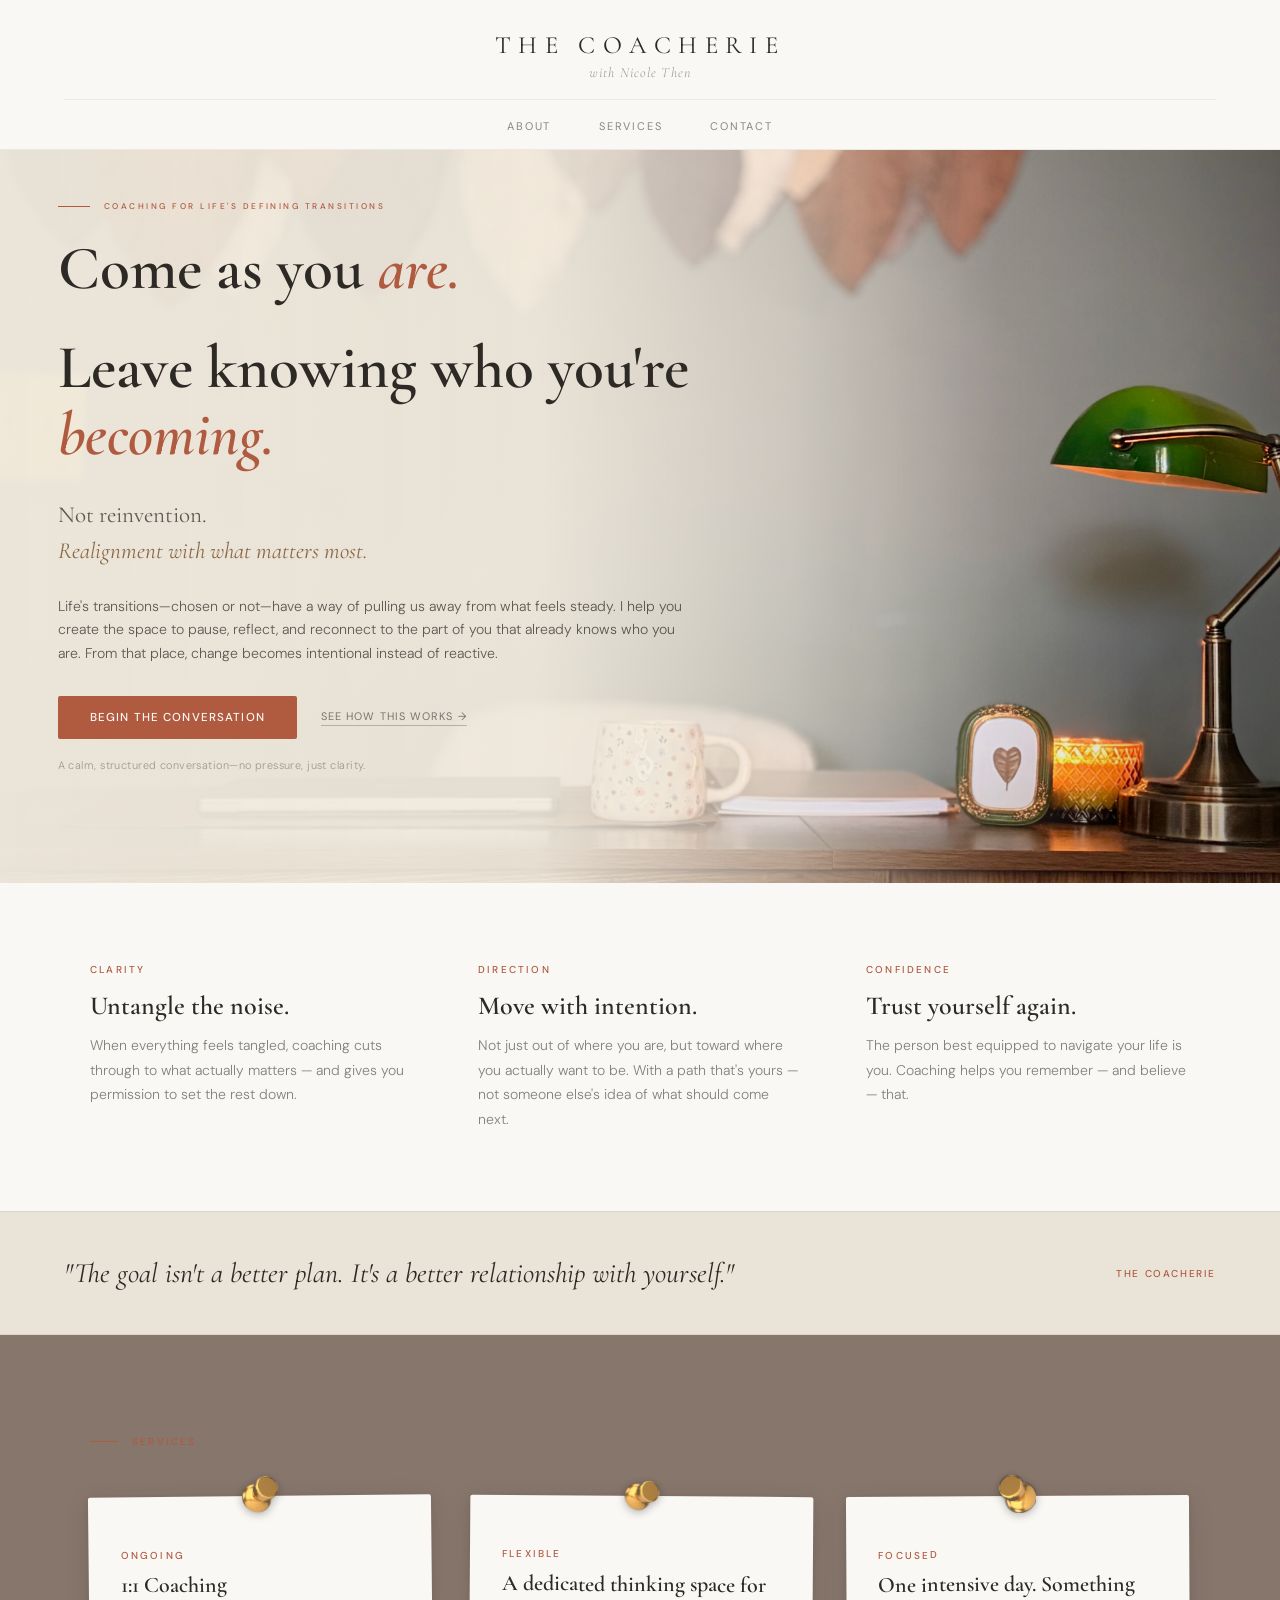
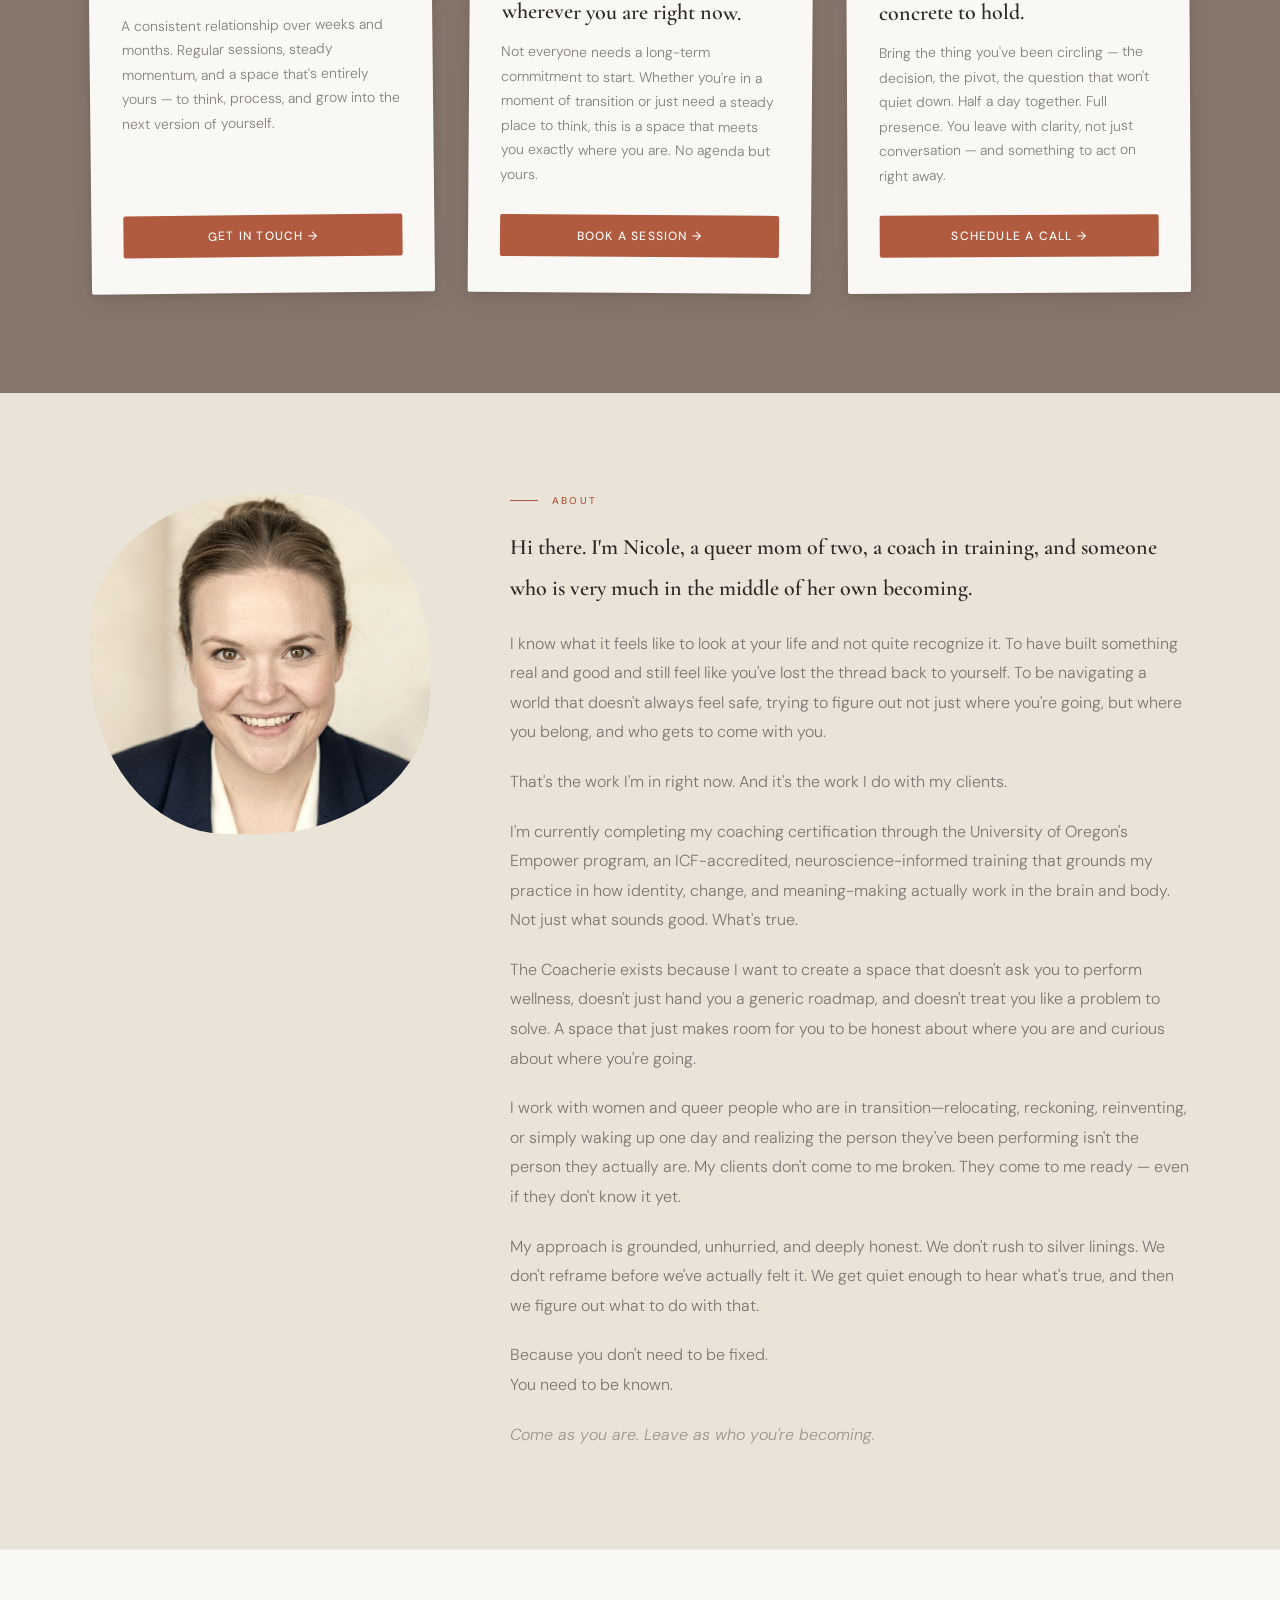
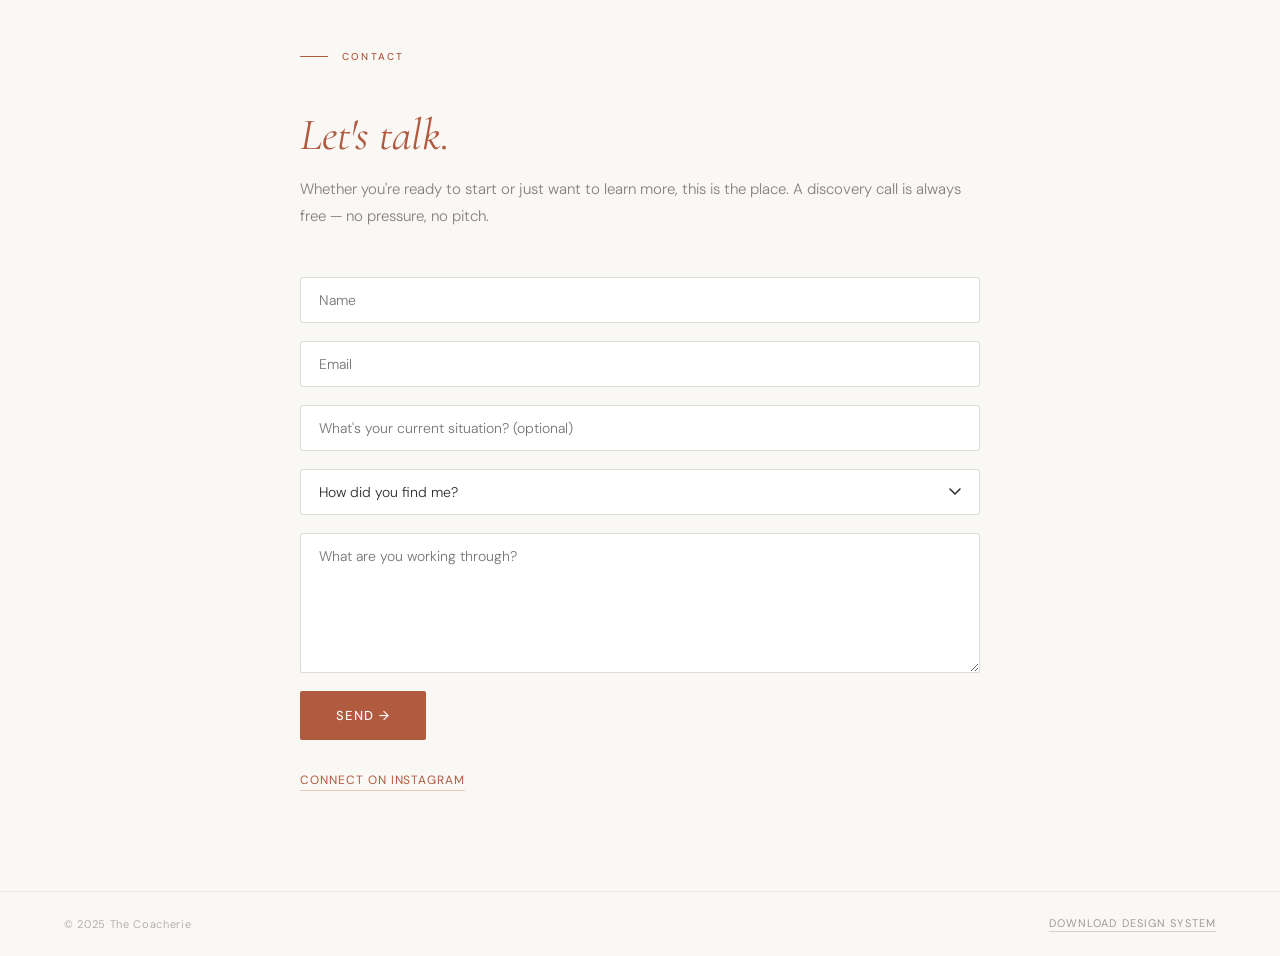
==== index.html @ 1e0ef65a "Add footer with design system download link https://claude.ai/code/session_017pAhCkysw93ndjcxWrHVUK" ====
<!DOCTYPE html>
<html lang="en">
<head>
<meta charset="UTF-8">
<meta name="viewport" content="width=device-width, initial-scale=1.0">
<title>The Coacherie | Nicole Then</title>
<meta property="og:title" content="The Coacherie">
<meta property="og:description" content="Personal coaching for life's defining moments. Work with Nicole Then.">
<meta property="og:type" content="website">
<meta property="og:image" content="https://jj-monet.github.io/coacherie/Images/hero-tree-V4.png">
<link rel="icon" type="image/png" href="Images/nkt_orange.png">
<link rel="preconnect" href="https://fonts.googleapis.com">
<link rel="preconnect" href="https://fonts.gstatic.com" crossorigin>
<link href="https://fonts.googleapis.com/css2?family=Cormorant+Garamond:ital,wght@0,300;0,400;0,600;1,300;1,400;1,600&family=DM+Sans:opsz,wght@9..40,300;9..40,400;9..40,500&display=swap" rel="stylesheet">
<style>
  *, *::before, *::after { box-sizing: border-box; margin: 0; padding: 0; }
  :root {
    --cream:        #EDE8DF;
    --stone:        #D8D0C4;
    --sienna:       #B05A40;
    --honey:        #8C6845;
    --walnut:       #8C7B72;
    --linen:        #EAE3D8;
    --charcoal:     #2D2A26;
    --white:        #FAF8F4;
    --text-body:    rgba(45,42,38,0.75);
    --text-mid:     rgba(45,42,38,0.58);
  }
  body { font-family: 'DM Sans', sans-serif; font-weight: 300; background: var(--white); color: var(--charcoal); overflow-x: hidden; }


  /* ── NAV ── */
  nav { position: relative; background: var(--white); display: flex; flex-direction: column; align-items: center; padding: 30px 64px 0; border-bottom: 1px solid rgba(45,42,38,0.08); z-index: 100; }
  .nav-brand { display: flex; flex-direction: column; align-items: center; margin-bottom: 18px; }
  .nav-logo { font-family: 'Cormorant Garamond', serif; font-size: 1.55rem; font-weight: 400; letter-spacing: 0.30em; text-transform: uppercase; color: var(--charcoal); text-decoration: none; transition: opacity 0.2s; }
  .nav-logo:hover { opacity: 0.60; }
  .nav-tagline { font-family: 'Cormorant Garamond', serif; font-style: italic; font-size: 14px; font-weight: 300; letter-spacing: 0.08em; color: rgba(45,42,38,0.48); margin-top: 4px; }
  .nav-links { display: flex; gap: 48px; list-style: none; padding: 14px 0; border-top: 1px solid rgba(45,42,38,0.07); width: 100%; justify-content: center; }
  .nav-links a { font-size: 11px; font-weight: 400; letter-spacing: 0.16em; text-transform: uppercase; color: rgba(45,42,38,0.55); text-decoration: none; transition: color 0.2s; }
  .nav-links a:hover { color: var(--charcoal); }

  /* ── HERO ── */
  .hero { position: relative; overflow: hidden; background: var(--cream); aspect-ratio: 4095 / 2345; min-height: 520px; }
  .hero-bg-img { position: absolute; inset: 0; width: 100%; height: 100%; object-fit: cover; z-index: 1; transform: translateZ(0); }
  .hero-overlay { position: absolute; inset: 0; z-index: 2; pointer-events: none;
    background: linear-gradient(to right,
      rgba(240,234,222,0.96) 0%,
      rgba(240,234,222,0.92) 42%,
      rgba(240,234,222,0.58) 62%,
      rgba(240,234,222,0.10) 78%,
      transparent 88%); }
  .hero-left { padding: clamp(32px, 4vw, 56px) 0 clamp(32px, 4vw, 56px) clamp(28px, 4.5vw, 64px); position: relative; z-index: 3; display: flex; flex-direction: column; justify-content: center; max-width: 820px; }

  /* Eyebrow — line to the left of text */
  .eyebrow { display: flex; align-items: center; gap: 14px; font-size: clamp(7px, 0.65vw, 9.5px); font-weight: 500; letter-spacing: 0.30em; text-transform: uppercase; color: var(--sienna); margin-bottom: clamp(12px, 1.8vw, 26px); }
  .eyebrow::before { content: ''; display: block; width: 32px; height: 1.5px; background: var(--sienna); flex-shrink: 0; }

  .hero-headline { font-family: 'Cormorant Garamond', serif; font-size: clamp(28px, 4.8vw, 64px); font-weight: 600; line-height: 1.1; color: var(--charcoal); margin-bottom: clamp(16px, 2.3vw, 32px); max-width: 760px; }
  .hero-headline span { display: block; }
  .hero-headline span + span { margin-top: 0.5em; }
  .hero-headline em { font-style: italic; color: var(--sienna); font-weight: 600; }
  .hero-subhead { font-family: 'Cormorant Garamond', serif; font-size: clamp(13px, 1.8vw, 24px); font-weight: 400; line-height: 1.55; color: var(--text-body); margin-bottom: clamp(12px, 2vw, 30px); }
  .hero-subhead em { font-style: italic; color: var(--honey); display: block; }
  .hero-body { font-size: clamp(11px, 1.1vw, 15.5px); font-weight: 300; line-height: 1.65; color: var(--text-body); max-width: 640px; margin-bottom: clamp(14px, 2.4vw, 34px); }

  .cta-group { display: flex; align-items: center; gap: 24px; flex-wrap: wrap; margin-bottom: clamp(8px, 1.5vw, 22px); }
  .hero-reassurance { font-size: clamp(9px, 0.85vw, 12px); font-weight: 300; letter-spacing: 0.04em; color: rgba(45,42,38,0.40); }
  .btn-primary { background: var(--sienna); color: var(--white); font-family: 'DM Sans', sans-serif; font-size: clamp(10px, 0.9vw, 13px); font-weight: 500; letter-spacing: 0.1em; text-transform: uppercase; padding: clamp(10px, 1.1vw, 16px) clamp(20px, 2.5vw, 36px); border: none; border-radius: 2px; cursor: pointer; text-decoration: none; display: inline-block; transition: background 0.2s, transform 0.15s; }
  .btn-primary:hover { background: #944830; transform: translateY(-1px); }
  .btn-secondary { color: rgba(45,42,38,0.60); font-size: clamp(10px, 0.85vw, 12px); font-weight: 400; letter-spacing: 0.1em; text-transform: uppercase; text-decoration: none; border-bottom: 1px solid rgba(45,42,38,0.28); padding-bottom: 2px; transition: color 0.2s, border-color 0.2s; }
  .btn-secondary:hover { color: var(--charcoal); border-color: rgba(45,42,38,0.60); }

  /* ── Animations ── */
  @keyframes fadeUp { from { opacity: 0; transform: translateY(18px); } to { opacity: 1; transform: translateY(0); } }
  @keyframes fadeIn { from { opacity: 0; } to { opacity: 1; } }
  .eyebrow { animation: fadeUp 0.6s ease both; }
  .hero-headline { animation: fadeUp 0.7s 0.1s ease both; }
  .hero-subhead { animation: fadeUp 0.7s 0.2s ease both; }
  .hero-body { animation: fadeUp 0.7s 0.3s ease both; }
  .cta-group { animation: fadeUp 0.7s 0.4s ease both; }
  .hero-overlay { animation: fadeIn 1.4s 0.1s ease both; }

  /* ── BELOW FOLD ── */
  .below-fold { background: var(--white); padding: 80px 64px; }
  .below-fold-inner { max-width: 1100px; margin: 0 auto; display: grid; grid-template-columns: 1fr 1fr 1fr; gap: 64px; align-items: start; }
  .proof-label { font-size: 10px; font-weight: 500; letter-spacing: 0.22em; text-transform: uppercase; color: var(--sienna); margin-bottom: 14px; }
  .proof-stat { font-family: 'Cormorant Garamond', serif; font-size: 26px; font-weight: 600; color: var(--charcoal); line-height: 1.2; margin-bottom: 12px; }
  .proof-desc { font-size: 14px; font-weight: 300; color: var(--text-mid); line-height: 1.75; }

  /* ── QUOTE STRIP ── */
  .quote-strip { background: var(--linen); border-top: 1px solid rgba(45,42,38,0.08); border-bottom: 1px solid rgba(45,42,38,0.08); padding: 40px 64px; display: flex; align-items: center; justify-content: space-between; gap: 24px; }
  .quote-strip p { font-family: 'Cormorant Garamond', serif; font-style: italic; font-size: clamp(20px, 2.2vw, 28px); font-weight: 400; color: var(--charcoal); max-width: 680px; line-height: 1.5; }
  .quote-strip span { font-size: 10px; font-weight: 500; letter-spacing: 0.16em; text-transform: uppercase; color: var(--sienna); white-space: nowrap; }

  /* ── SERVICES / CORKBOARD ── */
  .what-i-do { padding: 100px 64px; background-color: var(--walnut);
    background-image: url('Images/Cork.svg'); background-size: cover; background-position: center; position: relative; }
  .what-i-do::before { content: ''; position: absolute; inset: 0; background: rgba(90,72,58,0.10); pointer-events: none; }
  .what-i-do-inner { max-width: 1100px; margin: 0 auto; position: relative; z-index: 1; }

  .section-eyebrow { display: flex; align-items: center; gap: 14px; font-size: 10px; font-weight: 500; letter-spacing: 0.22em; text-transform: uppercase; color: var(--sienna); margin-bottom: 48px; }
  .section-eyebrow::before { content: ''; display: block; width: 28px; height: 1.5px; background: var(--sienna); flex-shrink: 0; }

  .what-i-do-grid { display: grid; grid-template-columns: 1fr 1fr 1fr; gap: 36px; align-items: stretch; }
  .wid-item { background: var(--white); border-radius: 2px; padding: 52px 32px 36px; display: flex; flex-direction: column; position: relative; overflow: visible;
    box-shadow: 0 6px 24px rgba(45,42,38,0.14), 0 2px 6px rgba(45,42,38,0.08);
    transition: box-shadow 0.2s ease; }
  .wid-item:nth-child(1) { transform: rotate(-0.6deg); }
  .wid-item:nth-child(2) { transform: rotate(0.4deg); }
  .wid-item:nth-child(3) { transform: rotate(-0.3deg); }
  .wid-item:hover { box-shadow: 0 12px 36px rgba(45,42,38,0.20), 0 4px 10px rgba(45,42,38,0.10); }

  .tack { position: absolute; top: -22px; left: 50%; transform: translateX(-50%); width: 44px; height: auto; z-index: 3; filter: drop-shadow(0 2px 4px rgba(0,0,0,0.3)); pointer-events: none; }

  .wid-item-label { font-size: 10px; font-weight: 500; letter-spacing: 0.22em; text-transform: uppercase; color: var(--sienna); margin-bottom: 10px; }
  .wid-item-title { font-family: 'Cormorant Garamond', serif; font-size: 22px; font-weight: 600; color: var(--charcoal); margin-bottom: 14px; line-height: 1.25; }
  .wid-item-desc { font-size: 14px; font-weight: 300; color: var(--text-mid); line-height: 1.75; flex: 1; }
  .wid-link { display: block; margin-top: 28px; background: var(--sienna); color: var(--white); font-family: 'DM Sans', sans-serif; font-size: 12px; font-weight: 500; letter-spacing: 0.1em; text-transform: uppercase; text-decoration: none; padding: 13px 24px; border-radius: 2px; text-align: center; transition: background 0.2s, transform 0.15s; }
  .wid-link:hover { background: #944830; transform: translateY(-1px); }

  /* ── ABOUT ── */
  .about-section { background: var(--linen); padding: 100px 64px; border-top: 1px solid rgba(45,42,38,0.06); }
  .about-inner { max-width: 1100px; margin: 0 auto; display: grid; grid-template-columns: 340px 1fr; gap: 80px; align-items: start; }
  .about-img-wrap { position: relative; }
  .about-img { width: 100%; height: auto; display: block; border-radius: 50% 40% 50% 40% / 40% 50% 40% 50%; object-fit: cover; object-position: center 15%; aspect-ratio: 1 / 1; filter: sepia(18%) saturate(88%); }
  .about-copy .section-eyebrow { margin-bottom: 20px; }
  .about-copy p { font-size: 16px; font-weight: 300; color: var(--text-mid); line-height: 1.85; margin-bottom: 20px; }
  .about-copy p:first-of-type { font-family: 'Cormorant Garamond', serif; font-size: 22px; font-weight: 600; color: var(--charcoal); font-style: normal; }
  .about-copy p:last-child { margin-bottom: 0; }
  .about-copy p em { color: rgba(45,42,38,0.42); font-style: italic; }

  /* ── CONTACT ── */
  .contact-section { background: var(--white); padding: 100px 64px; border-top: 1px solid rgba(45,42,38,0.06); }
  .contact-inner { max-width: 680px; margin: 0 auto; }
  .contact-section h2 { font-family: 'Cormorant Garamond', serif; font-style: italic; font-size: clamp(36px, 3.5vw, 52px); font-weight: 400; color: var(--sienna); margin-bottom: 16px; line-height: 1.1; }
  .contact-lead { font-size: 15px; font-weight: 300; color: var(--text-mid); line-height: 1.75; margin-bottom: 48px; }
  .contact-form { display: flex; flex-direction: column; gap: 18px; }
  .contact-form input, .contact-form textarea { font-family: 'DM Sans', sans-serif; font-size: 14px; font-weight: 300; color: var(--charcoal); background: #fff; border: 1px solid rgba(45,42,38,0.16); border-radius: 2px; padding: 13px 18px; width: 100%; outline: none; transition: border-color 0.2s; }
  .contact-form input:focus, .contact-form textarea:focus { border-color: var(--sienna); }
  .contact-form textarea { resize: vertical; min-height: 140px; }
  .contact-form select { font-family: 'DM Sans', sans-serif; font-size: 14px; font-weight: 300; color: var(--charcoal); background: #fff; border: 1px solid rgba(45,42,38,0.16); border-radius: 2px; padding: 13px 18px; width: 100%; outline: none; transition: border-color 0.2s; appearance: none; background-image: url("data:image/svg+xml,%3Csvg xmlns='http://www.w3.org/2000/svg' width='12' height='8' viewBox='0 0 12 8'%3E%3Cpath d='M1 1l5 5 5-5' stroke='%232D2A26' stroke-width='1.5' fill='none' stroke-linecap='round'/%3E%3C/svg%3E"); background-repeat: no-repeat; background-position: right 18px center; }
  .contact-form select:focus { border-color: var(--sienna); }
  .contact-form select option[value=""] { color: #aaa; }
  .btn-sienna { background: var(--sienna); color: var(--white); font-family: 'DM Sans', sans-serif; font-size: 13px; font-weight: 500; letter-spacing: 0.1em; text-transform: uppercase; padding: 16px 36px; border: none; border-radius: 2px; cursor: pointer; transition: background 0.2s, transform 0.15s; align-self: flex-start; }
  .btn-sienna:hover { background: #944830; transform: translateY(-1px); }
  .contact-social { display: inline-block; margin-top: 32px; font-size: 12px; font-weight: 400; letter-spacing: 0.08em; text-transform: uppercase; color: var(--sienna); text-decoration: none; border-bottom: 1px solid rgba(176,90,64,0.30); padding-bottom: 2px; transition: opacity 0.2s; }
  .contact-social:hover { opacity: 0.72; }

  /* ── FOOTER ── */
  footer { background: var(--white); border-top: 1px solid rgba(45,42,38,0.08); padding: 24px 64px; display: flex; justify-content: space-between; align-items: center; }
  .footer-copy { font-size: 11px; font-weight: 300; color: rgba(45,42,38,0.40); letter-spacing: 0.06em; }
  .footer-link { font-size: 11px; font-weight: 400; letter-spacing: 0.10em; text-transform: uppercase; color: rgba(45,42,38,0.45); text-decoration: none; border-bottom: 1px solid rgba(45,42,38,0.18); padding-bottom: 1px; transition: color 0.2s; }
  .footer-link:hover { color: var(--charcoal); }
  @media (max-width: 900px) {
    nav { padding: 20px 28px 0; }
    .nav-links { display: none; }
    .hero { aspect-ratio: unset; min-height: 480px; }
    .hero-left { padding: 36px 28px 48px; max-width: 100%; }
    .hero-overlay { background: linear-gradient(to bottom, rgba(240,234,222,0.97) 0%, rgba(240,234,222,0.93) 55%, rgba(240,234,222,0.65) 100%); }
    .below-fold { padding: 60px 28px; }
    .below-fold-inner { grid-template-columns: 1fr; gap: 40px; }
    .quote-strip { padding: 32px 28px; flex-direction: column; align-items: flex-start; gap: 16px; }
    .what-i-do { padding: 60px 28px; }
    .what-i-do-grid { grid-template-columns: 1fr; gap: 44px; }
    .about-section { padding: 60px 28px; }
    .about-inner { grid-template-columns: 1fr; gap: 40px; }
    .about-img { max-width: 280px; border-radius: 50%; }
    .contact-section { padding: 60px 28px; }
  }
</style>
</head>
<body>

<!-- ═══════════ NAV ═══════════ -->
<nav>
  <div class="nav-brand">
    <a href="#top" class="nav-logo">The Coacherie</a>
    <span class="nav-tagline">with Nicole Then</span>
  </div>
  <ul class="nav-links">
    <li><a href="#about">About</a></li>
    <li><a href="#services">Services</a></li>
    <li><a href="#contact">Contact</a></li>
  </ul>
</nav>

<!-- ═══════════ HERO ═══════════ -->
<section class="hero" id="top">
  <img class="hero-bg-img" src="Images/desk2.jpeg" alt="">
  <div class="hero-overlay"></div>
  <div class="hero-left">
    <span class="eyebrow">Coaching for life's defining transitions</span>
    <h1 class="hero-headline">
      <span>Come as you <em>are.</em></span>
      <span>Leave knowing who you're <em>becoming.</em></span>
    </h1>
    <div class="hero-subhead">Not reinvention.<em>Realignment with what matters most.</em></div>
    <p class="hero-body">Life's transitions—chosen or not—have a way of pulling us away from what feels steady. I help you create the space to pause, reflect, and reconnect to the part of you that already knows who you are. From that place, change becomes intentional instead of reactive.</p>
    <div class="cta-group">
      <a href="#contact" class="btn-primary">Begin the Conversation</a>
      <a href="#services" class="btn-secondary">See How This Works &rarr;</a>
    </div>
    <p class="hero-reassurance">A calm, structured conversation—no pressure, just clarity.</p>
  </div>
</section>

<!-- ═══════════ BELOW FOLD ═══════════ -->
<section class="below-fold">
  <div class="below-fold-inner">
    <div>
      <div class="proof-label">Clarity</div>
      <div class="proof-stat">Untangle the noise.</div>
      <p class="proof-desc">When everything feels tangled, coaching cuts through to what actually matters — and gives you permission to set the rest down.</p>
    </div>
    <div>
      <div class="proof-label">Direction</div>
      <div class="proof-stat">Move with intention.</div>
      <p class="proof-desc">Not just out of where you are, but toward where you actually want to be. With a path that's yours — not someone else's idea of what should come next.</p>
    </div>
    <div>
      <div class="proof-label">Confidence</div>
      <div class="proof-stat">Trust yourself again.</div>
      <p class="proof-desc">The person best equipped to navigate your life is you. Coaching helps you remember — and believe — that.</p>
    </div>
  </div>
</section>

<!-- ═══════════ QUOTE STRIP ═══════════ -->
<div class="quote-strip">
  <p>"The goal isn't a better plan. It's a better relationship with yourself."</p>
  <span>The Coacherie</span>
</div>

<!-- ═══════════ SERVICES / CORKBOARD ═══════════ -->
<section class="what-i-do" id="services">
  <div class="what-i-do-inner">
    <div class="section-eyebrow">Services</div>
    <div class="what-i-do-grid">

      <div class="wid-item">
        <img class="tack" src="Images/Tack1.png" alt="">
        <div class="wid-item-label">Ongoing</div>
        <div class="wid-item-title">1:1 Coaching</div>
        <p class="wid-item-desc">A consistent relationship over weeks and months. Regular sessions, steady momentum, and a space that's entirely yours — to think, process, and grow into the next version of yourself.</p>
        <a href="#contact" class="wid-link">Get in Touch &rarr;</a>
      </div>

      <div class="wid-item">
        <img class="tack" src="Images/Tack2.png" alt="">
        <div class="wid-item-label">Flexible</div>
        <div class="wid-item-title">A dedicated thinking space for wherever you are right now.</div>
        <p class="wid-item-desc">Not everyone needs a long-term commitment to start. Whether you're in a moment of transition or just need a steady place to think, this is a space that meets you exactly where you are. No agenda but yours.</p>
        <a href="#contact" class="wid-link">Book a Session &rarr;</a>
      </div>

      <div class="wid-item">
        <img class="tack" src="Images/Tack3.svg" alt="">
        <div class="wid-item-label">Focused</div>
        <div class="wid-item-title">One intensive day. Something concrete to hold.</div>
        <p class="wid-item-desc">Bring the thing you've been circling — the decision, the pivot, the question that won't quiet down. Half a day together. Full presence. You leave with clarity, not just conversation — and something to act on right away.</p>
        <a href="#contact" class="wid-link">Schedule a Call &rarr;</a>
      </div>

    </div>
  </div>
</section>

<!-- ═══════════ ABOUT ═══════════ -->
<section class="about-section" id="about">
  <div class="about-inner">
    <div class="about-img-wrap">
      <img class="about-img" src="Images/nicole.png" alt="Nicole Then">
    </div>
    <div class="about-copy">
      <div class="section-eyebrow">About</div>
      <p>Hi there. I'm Nicole, a queer mom of two, a coach in training, and someone who is very much in the middle of her own becoming.</p>
      <p>I know what it feels like to look at your life and not quite recognize it. To have built something real and good and still feel like you've lost the thread back to yourself. To be navigating a world that doesn't always feel safe, trying to figure out not just where you're going, but where you belong, and who gets to come with you.</p>
      <p>That's the work I'm in right now. And it's the work I do with my clients.</p>
      <p>I'm currently completing my coaching certification through the University of Oregon's Empower program, an ICF-accredited, neuroscience-informed training that grounds my practice in how identity, change, and meaning-making actually work in the brain and body. Not just what sounds good. What's true.</p>
      <p>The Coacherie exists because I want to create a space that doesn't ask you to perform wellness, doesn't just hand you a generic roadmap, and doesn't treat you like a problem to solve. A space that just makes room for you to be honest about where you are and curious about where you're going.</p>
      <p>I work with women and queer people who are in transition—relocating, reckoning, reinventing, or simply waking up one day and realizing the person they've been performing isn't the person they actually are. My clients don't come to me broken. They come to me ready — even if they don't know it yet.</p>
      <p>My approach is grounded, unhurried, and deeply honest. We don't rush to silver linings. We don't reframe before we've actually felt it. We get quiet enough to hear what's true, and then we figure out what to do with that.</p>
      <p>Because you don't need to be fixed.<br>You need to be known.</p>
      <p><em>Come as you are. Leave as who you're becoming.</em></p>
    </div>
  </div>
</section>

<!-- ═══════════ CONTACT ═══════════ -->
<section class="contact-section" id="contact">
  <div class="contact-inner">
    <div class="section-eyebrow">Contact</div>
    <h2>Let's talk.</h2>
    <p class="contact-lead">Whether you're ready to start or just want to learn more, this is the place. A discovery call is always free — no pressure, no pitch.</p>
    <form class="contact-form" action="https://formspree.io/f/xdapllwd" method="POST">
      <input type="text" name="name" placeholder="Name" required>
      <input type="email" name="email" placeholder="Email" required>
      <input type="text" name="situation" placeholder="What's your current situation? (optional)">
      <select name="how_found">
        <option value="" disabled selected>How did you find me?</option>
        <option value="referral">Referral</option>
        <option value="instagram">Instagram</option>
        <option value="linkedin">LinkedIn</option>
        <option value="search">Online search</option>
        <option value="other">Other</option>
      </select>
      <textarea name="message" placeholder="What are you working through?" required></textarea>
      <button type="submit" class="btn-sienna">Send &rarr;</button>
    </form>
    <a href="https://www.instagram.com/" class="contact-social" target="_blank" rel="noopener">Connect on Instagram</a>
  </div>
</section>

<footer>
  <span class="footer-copy">&copy; 2025 The Coacherie</span>
  <a href="design-system.md" download="coacherie-design-system.md" class="footer-link">Download Design System</a>
</footer>

</body>
</html>
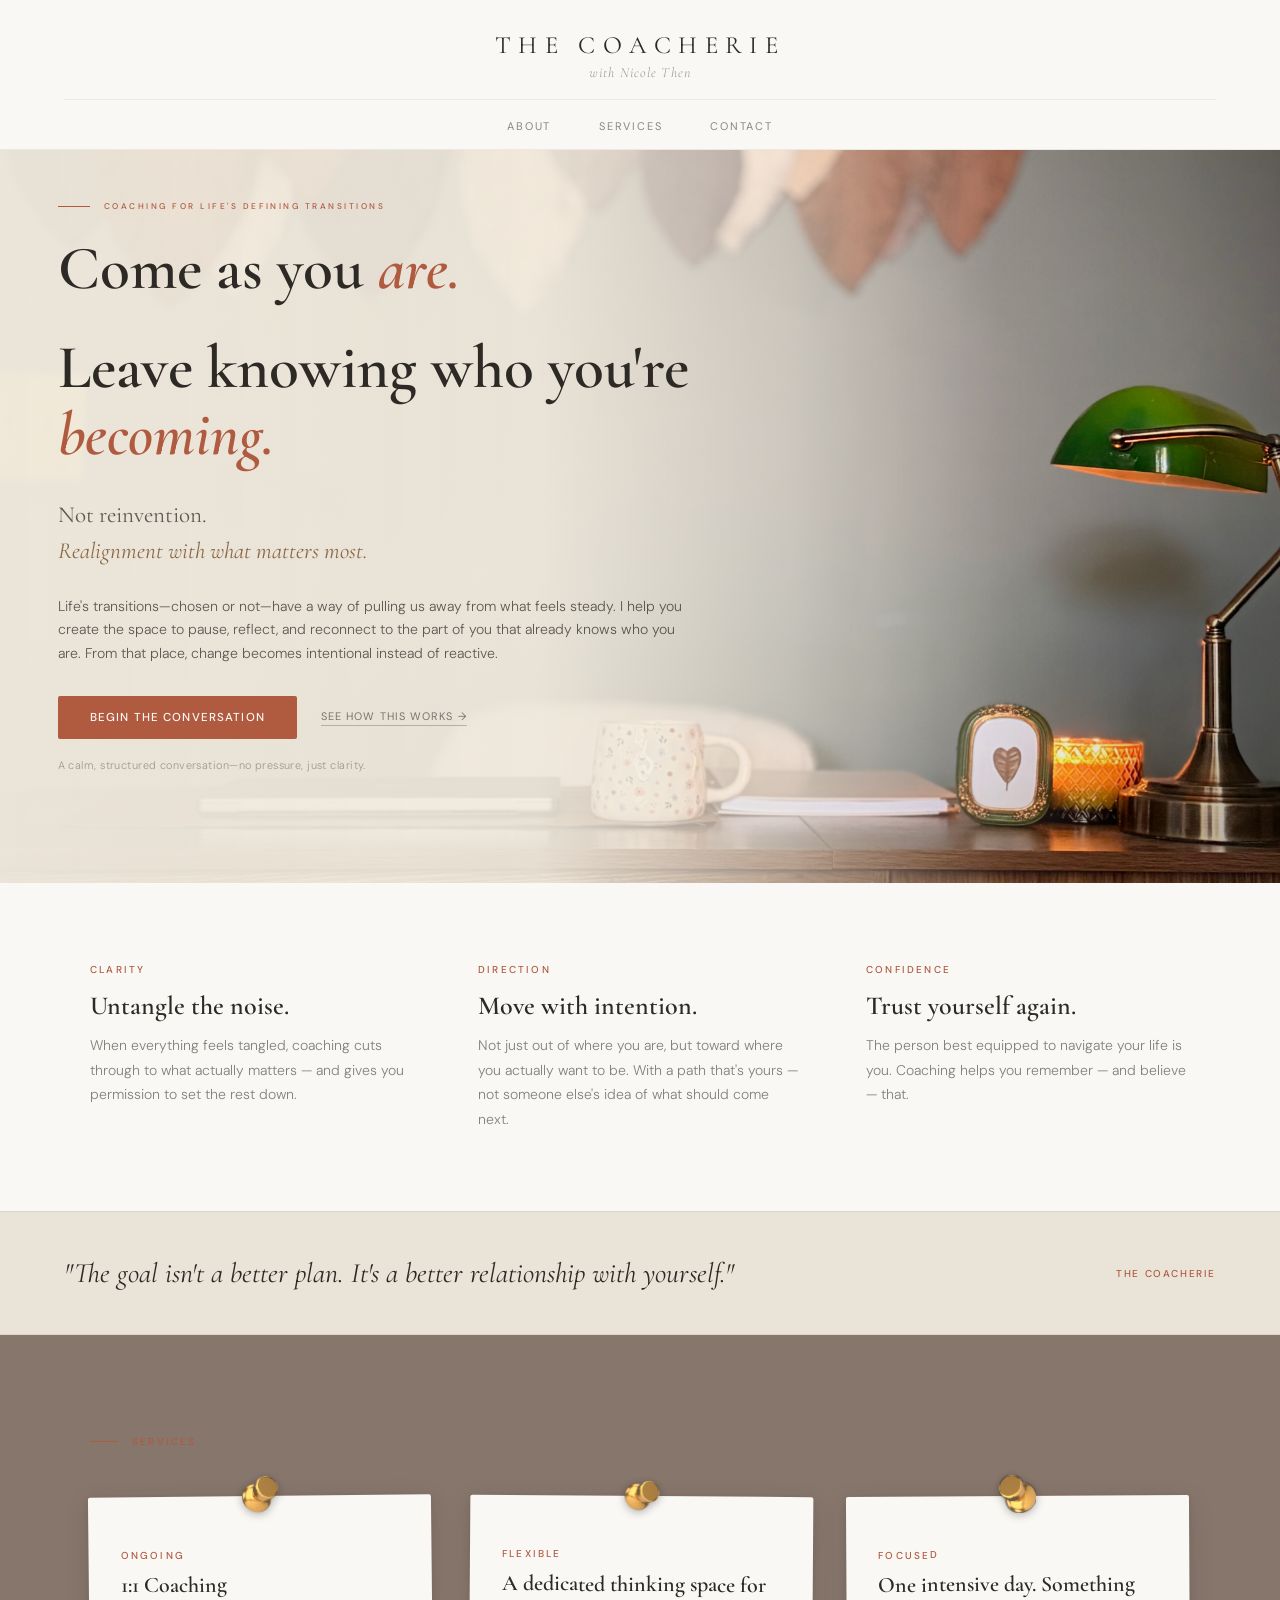
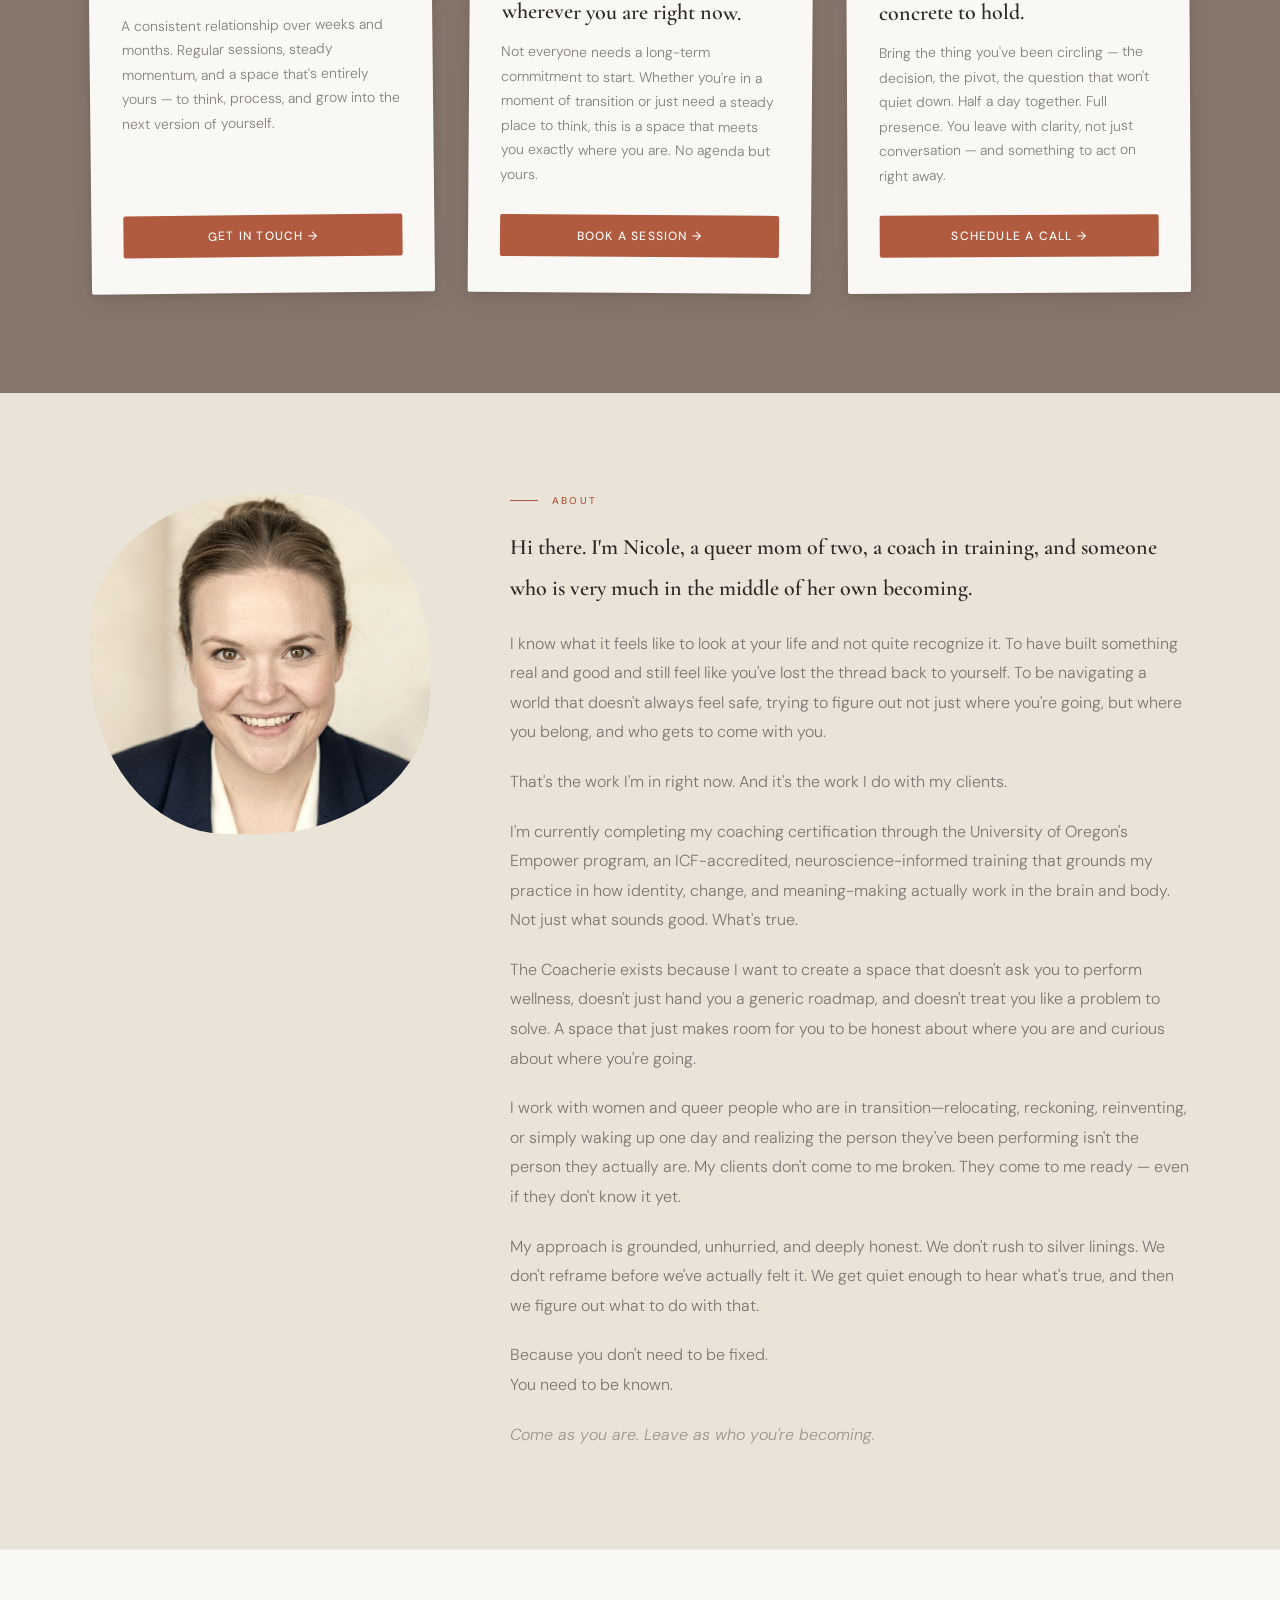
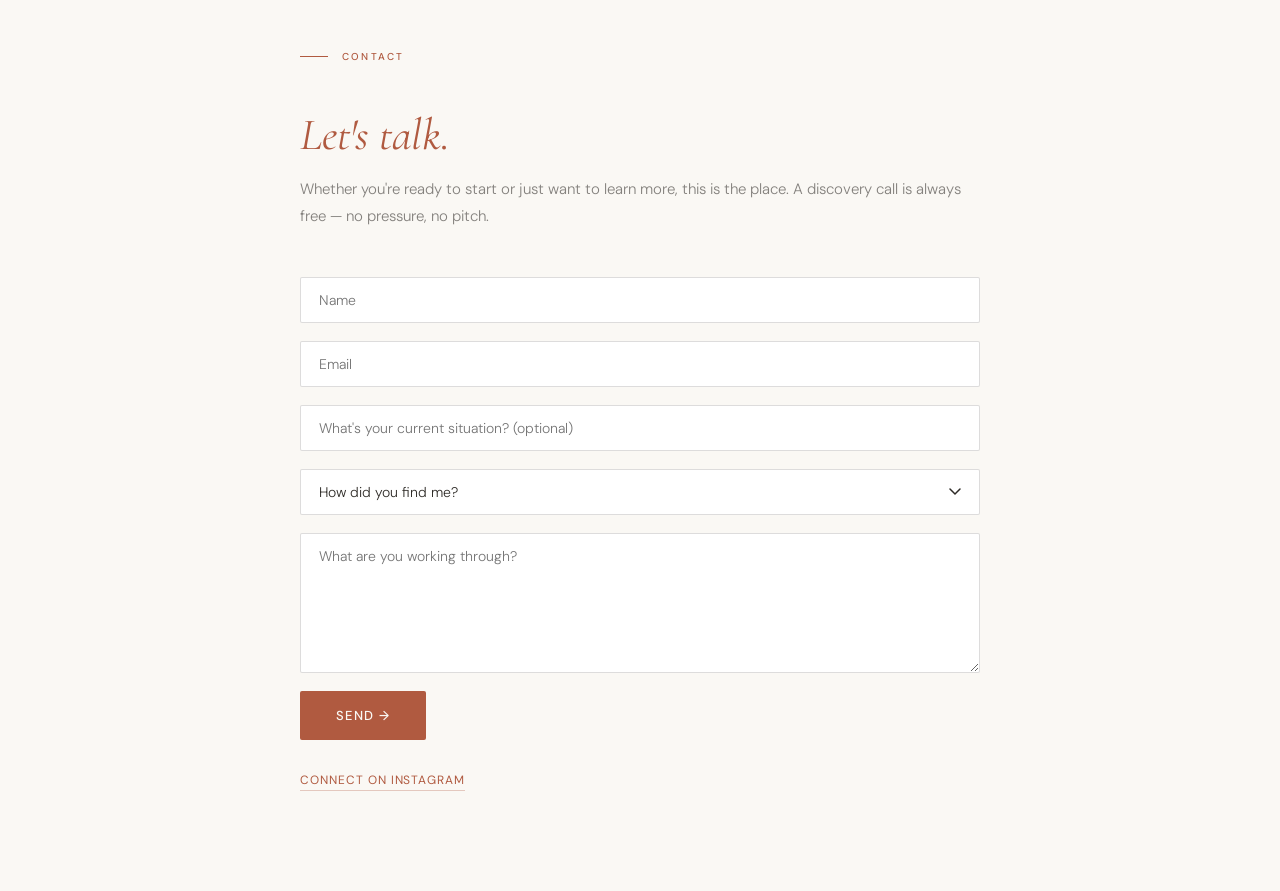
==== commit 26e85665: "Remove footer from site https://claude.ai/code/session_017pAhCkysw93ndjcxWrHVUK" ====
--- a/index.html
+++ b/index.html
@@ -146,11 +146,7 @@
   .contact-social { display: inline-block; margin-top: 32px; font-size: 12px; font-weight: 400; letter-spacing: 0.08em; text-transform: uppercase; color: var(--sienna); text-decoration: none; border-bottom: 1px solid rgba(176,90,64,0.30); padding-bottom: 2px; transition: opacity 0.2s; }
   .contact-social:hover { opacity: 0.72; }
 
-  /* ── FOOTER ── */
-  footer { background: var(--white); border-top: 1px solid rgba(45,42,38,0.08); padding: 24px 64px; display: flex; justify-content: space-between; align-items: center; }
-  .footer-copy { font-size: 11px; font-weight: 300; color: rgba(45,42,38,0.40); letter-spacing: 0.06em; }
-  .footer-link { font-size: 11px; font-weight: 400; letter-spacing: 0.10em; text-transform: uppercase; color: rgba(45,42,38,0.45); text-decoration: none; border-bottom: 1px solid rgba(45,42,38,0.18); padding-bottom: 1px; transition: color 0.2s; }
-  .footer-link:hover { color: var(--charcoal); }
+  /* ── RESPONSIVE ── */
   @media (max-width: 900px) {
     nav { padding: 20px 28px 0; }
     .nav-links { display: none; }
@@ -311,10 +307,6 @@
   </div>
 </section>
 
-<footer>
-  <span class="footer-copy">&copy; 2025 The Coacherie</span>
-  <a href="design-system.md" download="coacherie-design-system.md" class="footer-link">Download Design System</a>
-</footer>
 
 </body>
 </html>
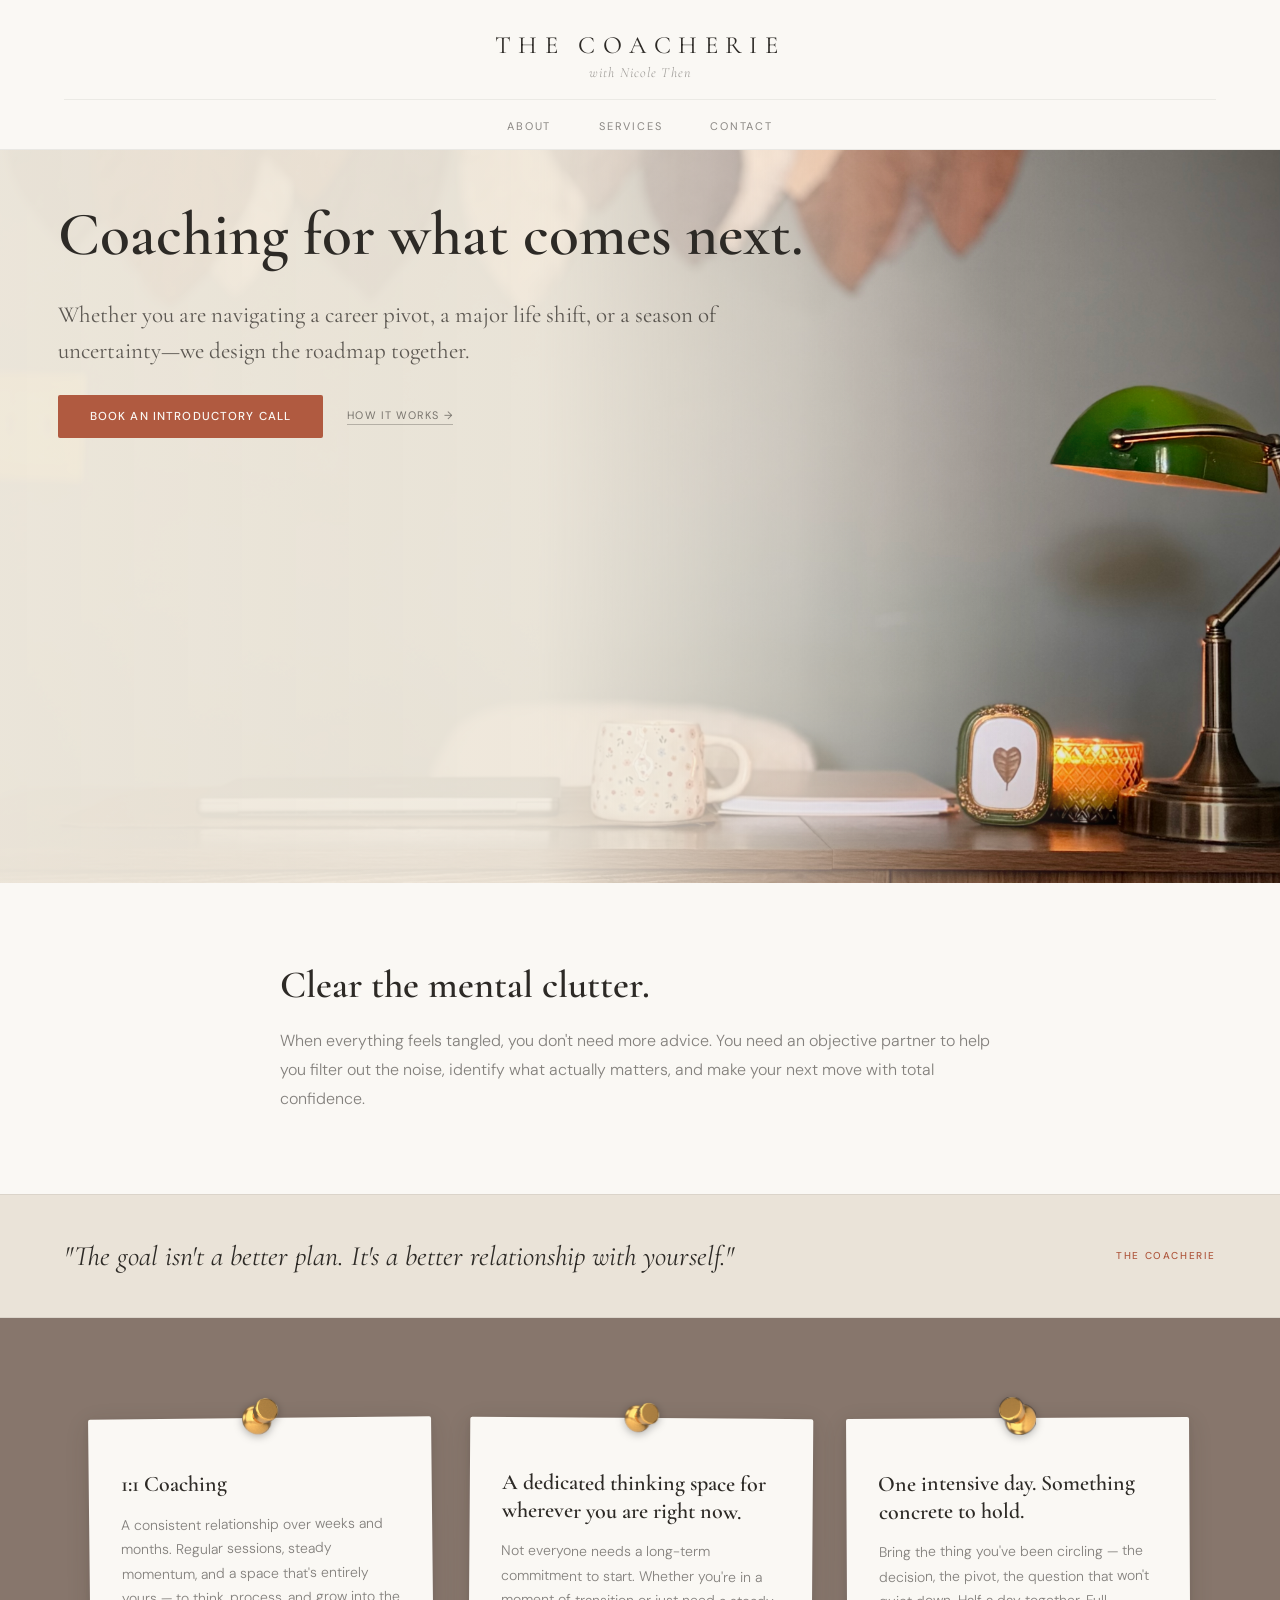
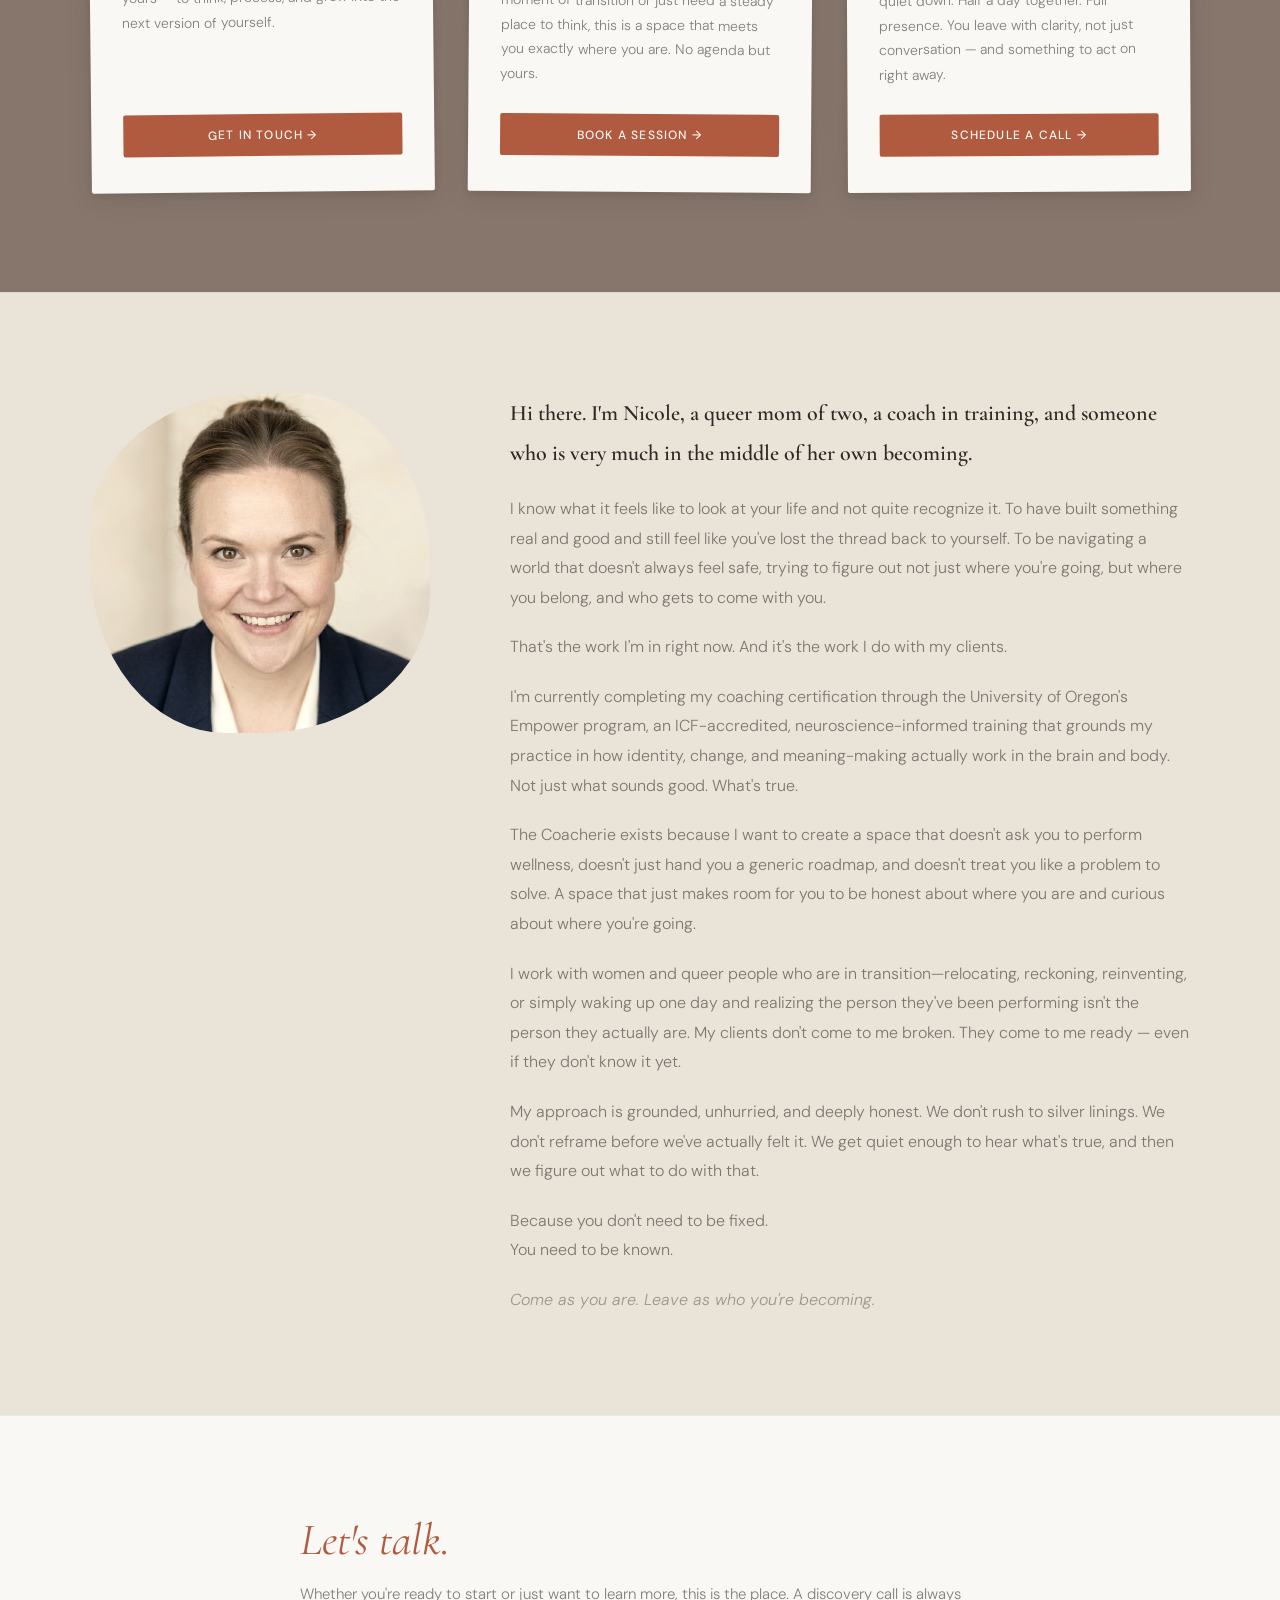
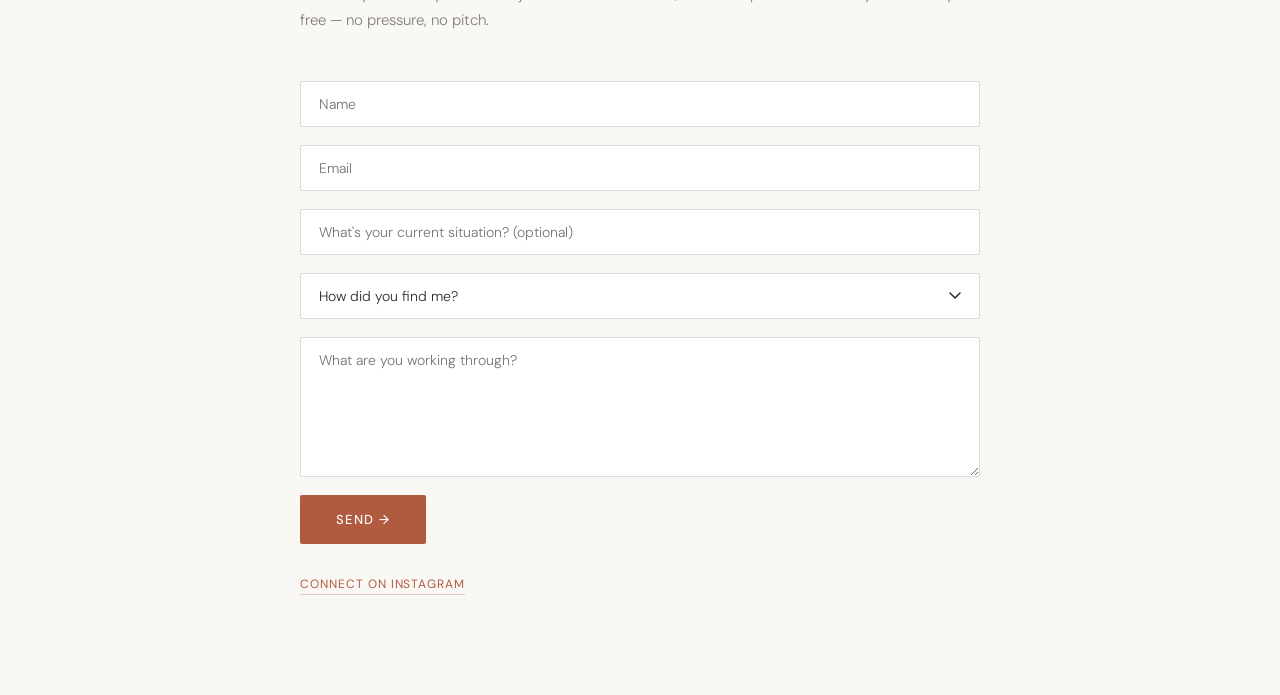
==== commit 96a7a8fd: "Stylistic overhaul: streamline copy and remove decorative elements - Hero: new headline/subhead, upd" ====
--- a/index.html
+++ b/index.html
@@ -73,19 +73,16 @@
   /* ── Animations ── */
   @keyframes fadeUp { from { opacity: 0; transform: translateY(18px); } to { opacity: 1; transform: translateY(0); } }
   @keyframes fadeIn { from { opacity: 0; } to { opacity: 1; } }
-  .eyebrow { animation: fadeUp 0.6s ease both; }
-  .hero-headline { animation: fadeUp 0.7s 0.1s ease both; }
-  .hero-subhead { animation: fadeUp 0.7s 0.2s ease both; }
-  .hero-body { animation: fadeUp 0.7s 0.3s ease both; }
-  .cta-group { animation: fadeUp 0.7s 0.4s ease both; }
+  .hero-headline { animation: fadeUp 0.7s 0s ease both; }
+  .hero-subhead { animation: fadeUp 0.7s 0.1s ease both; }
+  .cta-group { animation: fadeUp 0.7s 0.2s ease both; }
   .hero-overlay { animation: fadeIn 1.4s 0.1s ease both; }
 
   /* ── BELOW FOLD ── */
   .below-fold { background: var(--white); padding: 80px 64px; }
-  .below-fold-inner { max-width: 1100px; margin: 0 auto; display: grid; grid-template-columns: 1fr 1fr 1fr; gap: 64px; align-items: start; }
-  .proof-label { font-size: 10px; font-weight: 500; letter-spacing: 0.22em; text-transform: uppercase; color: var(--sienna); margin-bottom: 14px; }
-  .proof-stat { font-family: 'Cormorant Garamond', serif; font-size: 26px; font-weight: 600; color: var(--charcoal); line-height: 1.2; margin-bottom: 12px; }
-  .proof-desc { font-size: 14px; font-weight: 300; color: var(--text-mid); line-height: 1.75; }
+  .below-fold-inner { max-width: 720px; margin: 0 auto; }
+  .fold-headline { font-family: 'Cormorant Garamond', serif; font-size: clamp(28px, 3vw, 42px); font-weight: 600; color: var(--charcoal); line-height: 1.15; margin-bottom: 20px; }
+  .fold-body { font-size: 16px; font-weight: 300; color: var(--text-mid); line-height: 1.80; }
 
   /* ── QUOTE STRIP ── */
   .quote-strip { background: var(--linen); border-top: 1px solid rgba(45,42,38,0.08); border-bottom: 1px solid rgba(45,42,38,0.08); padding: 40px 64px; display: flex; align-items: center; justify-content: space-between; gap: 24px; }
@@ -154,7 +151,7 @@
     .hero-left { padding: 36px 28px 48px; max-width: 100%; }
     .hero-overlay { background: linear-gradient(to bottom, rgba(240,234,222,0.97) 0%, rgba(240,234,222,0.93) 55%, rgba(240,234,222,0.65) 100%); }
     .below-fold { padding: 60px 28px; }
-    .below-fold-inner { grid-template-columns: 1fr; gap: 40px; }
+    .below-fold-inner { max-width: 100%; }
     .quote-strip { padding: 32px 28px; flex-direction: column; align-items: flex-start; gap: 16px; }
     .what-i-do { padding: 60px 28px; }
     .what-i-do-grid { grid-template-columns: 1fr; gap: 44px; }
@@ -185,39 +182,22 @@
   <img class="hero-bg-img" src="Images/desk2.jpeg" alt="">
   <div class="hero-overlay"></div>
   <div class="hero-left">
-    <span class="eyebrow">Coaching for life's defining transitions</span>
     <h1 class="hero-headline">
-      <span>Come as you <em>are.</em></span>
-      <span>Leave knowing who you're <em>becoming.</em></span>
+      <span>Coaching for what comes next.</span>
     </h1>
-    <div class="hero-subhead">Not reinvention.<em>Realignment with what matters most.</em></div>
-    <p class="hero-body">Life's transitions—chosen or not—have a way of pulling us away from what feels steady. I help you create the space to pause, reflect, and reconnect to the part of you that already knows who you are. From that place, change becomes intentional instead of reactive.</p>
+    <div class="hero-subhead">Whether you are navigating a career pivot, a major life shift, or a season of uncertainty&mdash;we design the roadmap together.</div>
     <div class="cta-group">
-      <a href="#contact" class="btn-primary">Begin the Conversation</a>
-      <a href="#services" class="btn-secondary">See How This Works &rarr;</a>
-    </div>
-    <p class="hero-reassurance">A calm, structured conversation—no pressure, just clarity.</p>
+      <a href="#contact" class="btn-primary">Book an introductory call</a>
+      <a href="#services" class="btn-secondary">How it works &rarr;</a>
+    </div>
   </div>
 </section>
 
 <!-- ═══════════ BELOW FOLD ═══════════ -->
 <section class="below-fold">
   <div class="below-fold-inner">
-    <div>
-      <div class="proof-label">Clarity</div>
-      <div class="proof-stat">Untangle the noise.</div>
-      <p class="proof-desc">When everything feels tangled, coaching cuts through to what actually matters — and gives you permission to set the rest down.</p>
-    </div>
-    <div>
-      <div class="proof-label">Direction</div>
-      <div class="proof-stat">Move with intention.</div>
-      <p class="proof-desc">Not just out of where you are, but toward where you actually want to be. With a path that's yours — not someone else's idea of what should come next.</p>
-    </div>
-    <div>
-      <div class="proof-label">Confidence</div>
-      <div class="proof-stat">Trust yourself again.</div>
-      <p class="proof-desc">The person best equipped to navigate your life is you. Coaching helps you remember — and believe — that.</p>
-    </div>
+    <h2 class="fold-headline">Clear the mental clutter.</h2>
+    <p class="fold-body">When everything feels tangled, you don't need more advice. You need an objective partner to help you filter out the noise, identify what actually matters, and make your next move with total confidence.</p>
   </div>
 </section>
 
@@ -230,12 +210,10 @@
 <!-- ═══════════ SERVICES / CORKBOARD ═══════════ -->
 <section class="what-i-do" id="services">
   <div class="what-i-do-inner">
-    <div class="section-eyebrow">Services</div>
     <div class="what-i-do-grid">
 
       <div class="wid-item">
         <img class="tack" src="Images/Tack1.png" alt="">
-        <div class="wid-item-label">Ongoing</div>
         <div class="wid-item-title">1:1 Coaching</div>
         <p class="wid-item-desc">A consistent relationship over weeks and months. Regular sessions, steady momentum, and a space that's entirely yours — to think, process, and grow into the next version of yourself.</p>
         <a href="#contact" class="wid-link">Get in Touch &rarr;</a>
@@ -243,7 +221,6 @@
 
       <div class="wid-item">
         <img class="tack" src="Images/Tack2.png" alt="">
-        <div class="wid-item-label">Flexible</div>
         <div class="wid-item-title">A dedicated thinking space for wherever you are right now.</div>
         <p class="wid-item-desc">Not everyone needs a long-term commitment to start. Whether you're in a moment of transition or just need a steady place to think, this is a space that meets you exactly where you are. No agenda but yours.</p>
         <a href="#contact" class="wid-link">Book a Session &rarr;</a>
@@ -251,7 +228,6 @@
 
       <div class="wid-item">
         <img class="tack" src="Images/Tack3.svg" alt="">
-        <div class="wid-item-label">Focused</div>
         <div class="wid-item-title">One intensive day. Something concrete to hold.</div>
         <p class="wid-item-desc">Bring the thing you've been circling — the decision, the pivot, the question that won't quiet down. Half a day together. Full presence. You leave with clarity, not just conversation — and something to act on right away.</p>
         <a href="#contact" class="wid-link">Schedule a Call &rarr;</a>
@@ -268,7 +244,6 @@
       <img class="about-img" src="Images/nicole.png" alt="Nicole Then">
     </div>
     <div class="about-copy">
-      <div class="section-eyebrow">About</div>
       <p>Hi there. I'm Nicole, a queer mom of two, a coach in training, and someone who is very much in the middle of her own becoming.</p>
       <p>I know what it feels like to look at your life and not quite recognize it. To have built something real and good and still feel like you've lost the thread back to yourself. To be navigating a world that doesn't always feel safe, trying to figure out not just where you're going, but where you belong, and who gets to come with you.</p>
       <p>That's the work I'm in right now. And it's the work I do with my clients.</p>
@@ -285,7 +260,6 @@
 <!-- ═══════════ CONTACT ═══════════ -->
 <section class="contact-section" id="contact">
   <div class="contact-inner">
-    <div class="section-eyebrow">Contact</div>
     <h2>Let's talk.</h2>
     <p class="contact-lead">Whether you're ready to start or just want to learn more, this is the place. A discovery call is always free — no pressure, no pitch.</p>
     <form class="contact-form" action="https://formspree.io/f/xdapllwd" method="POST">
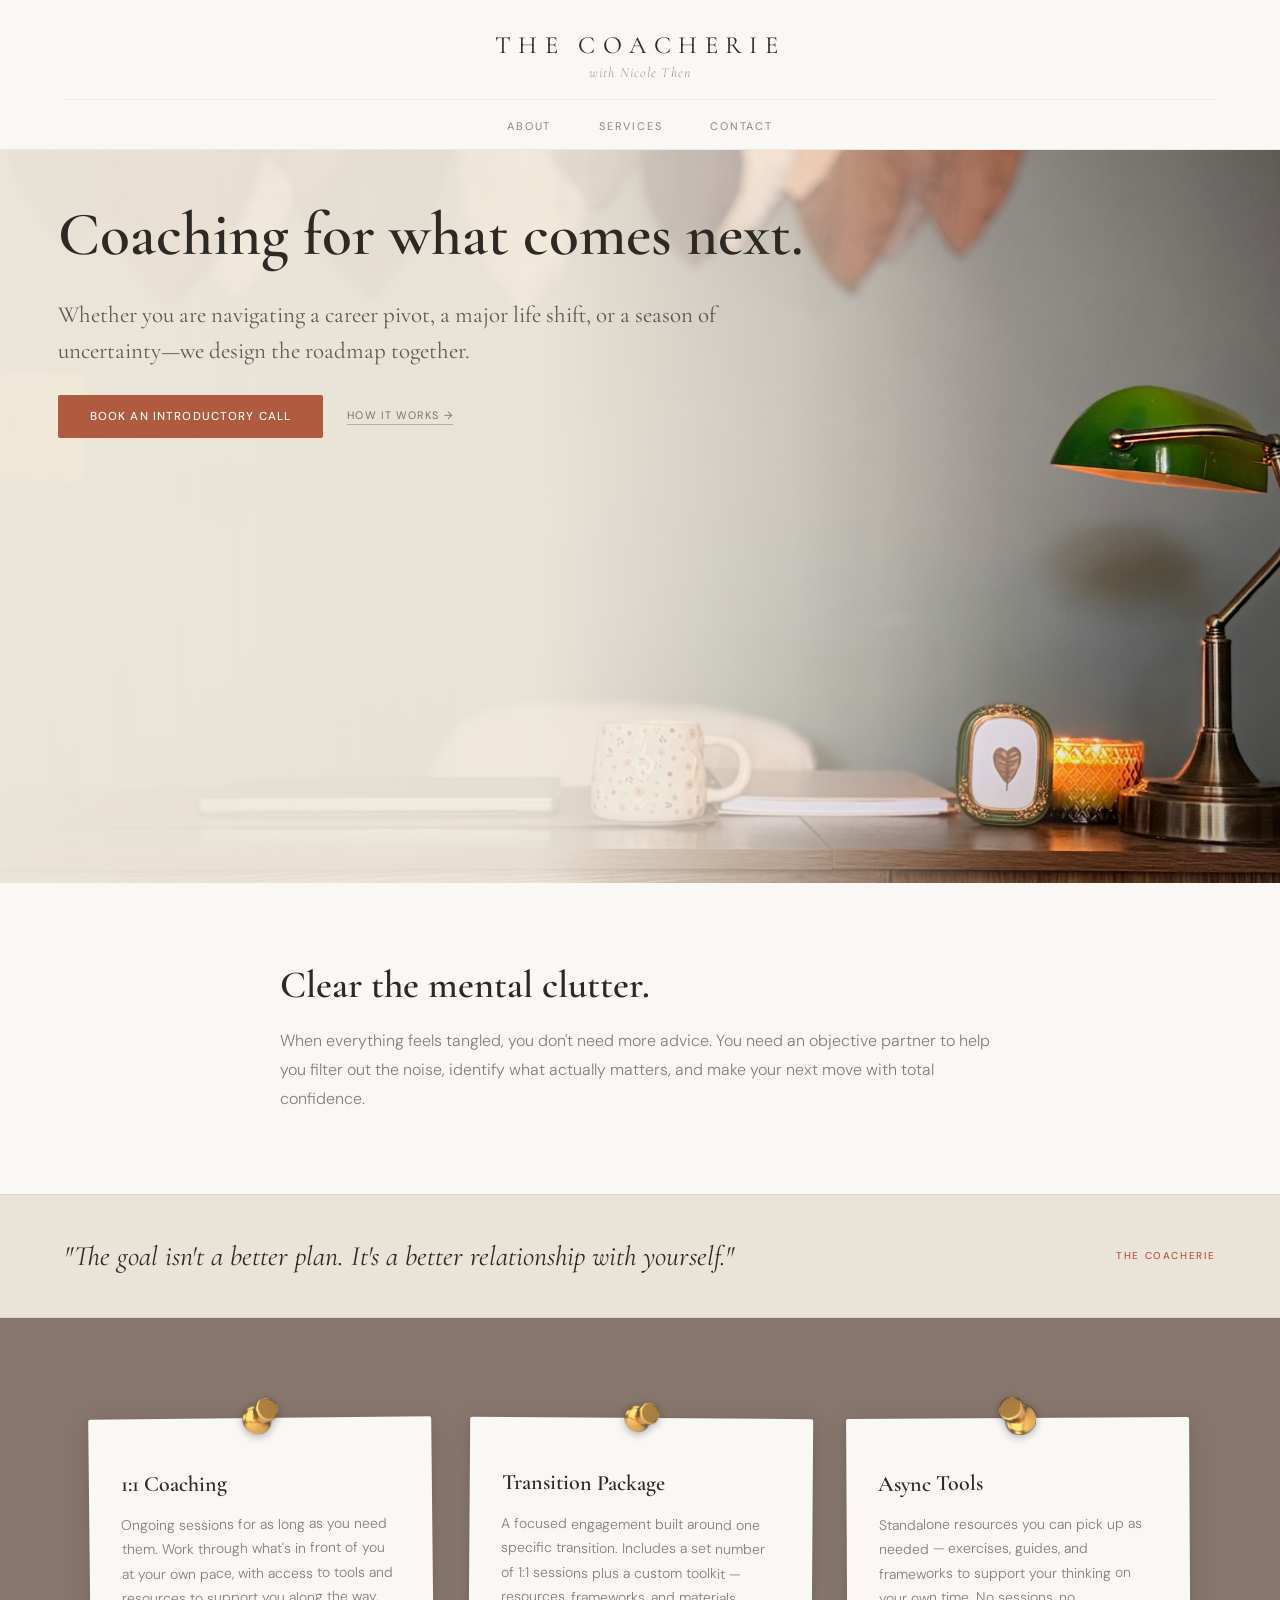
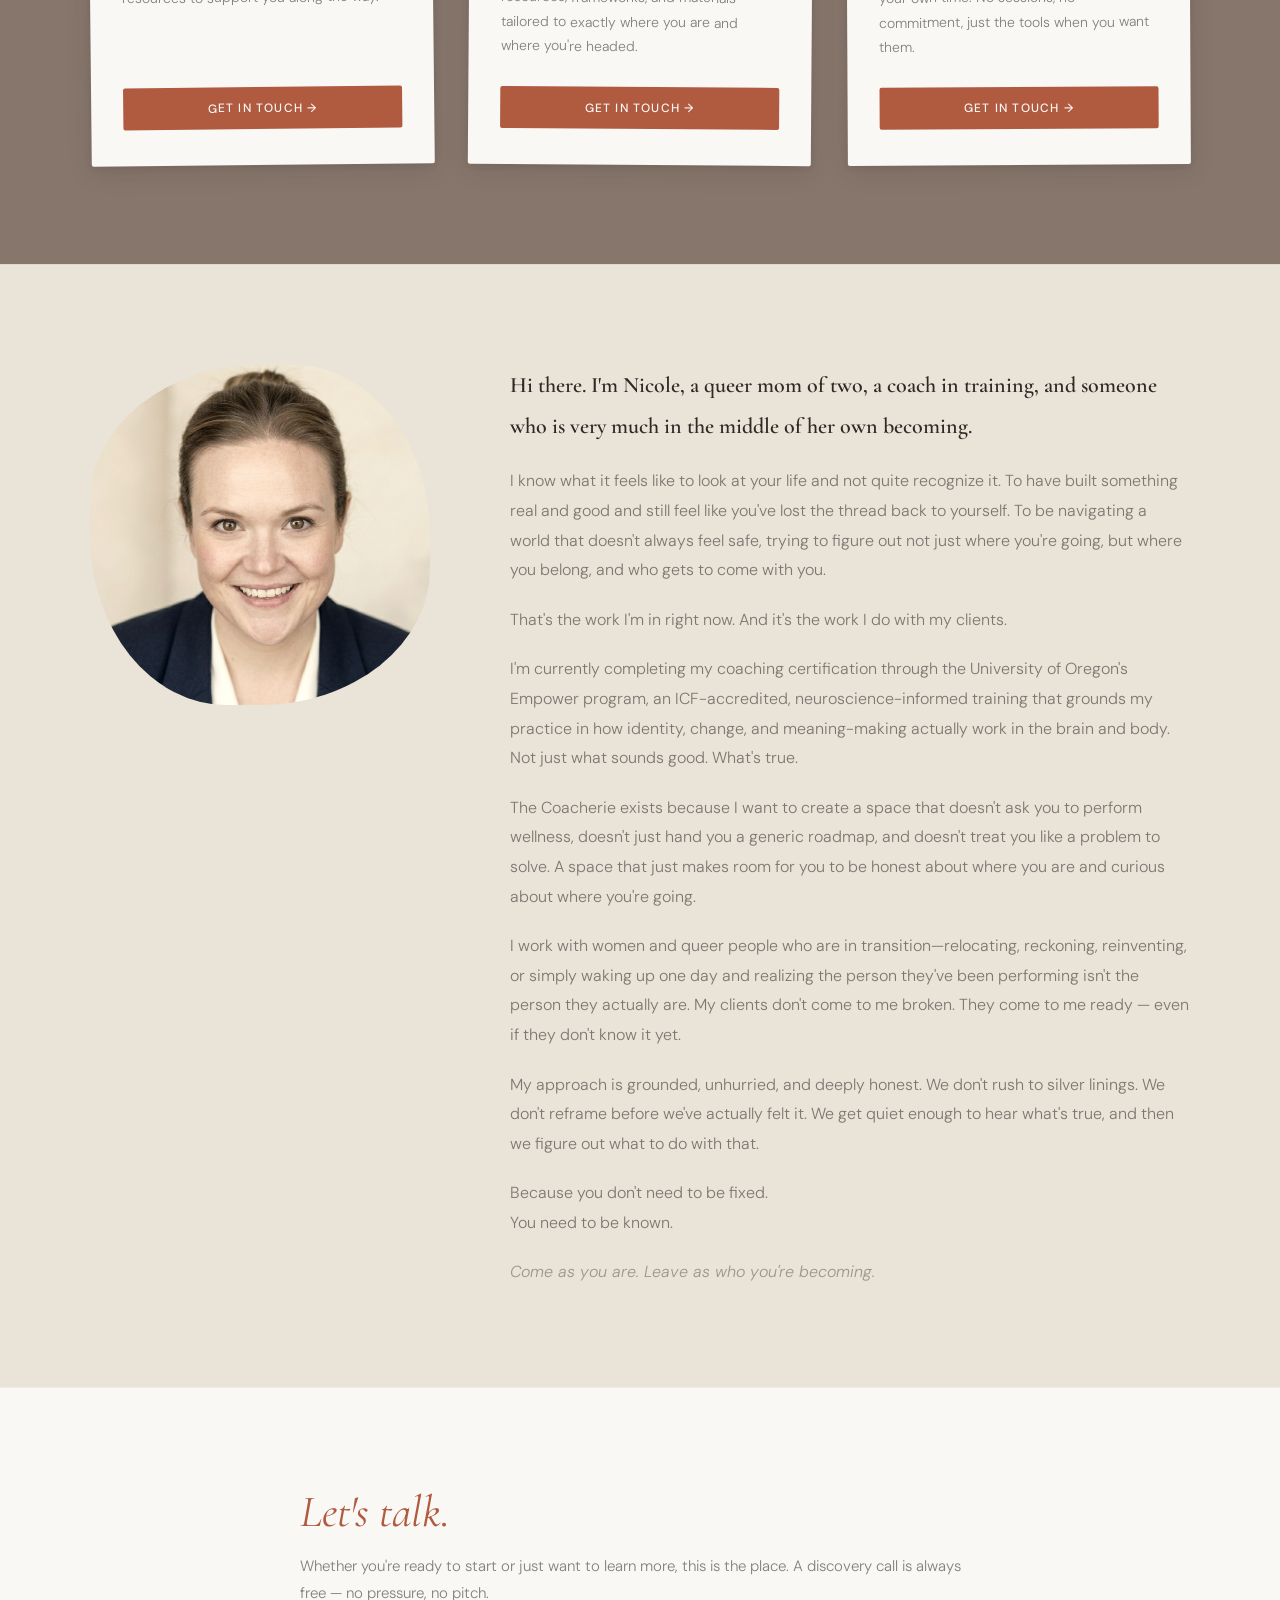
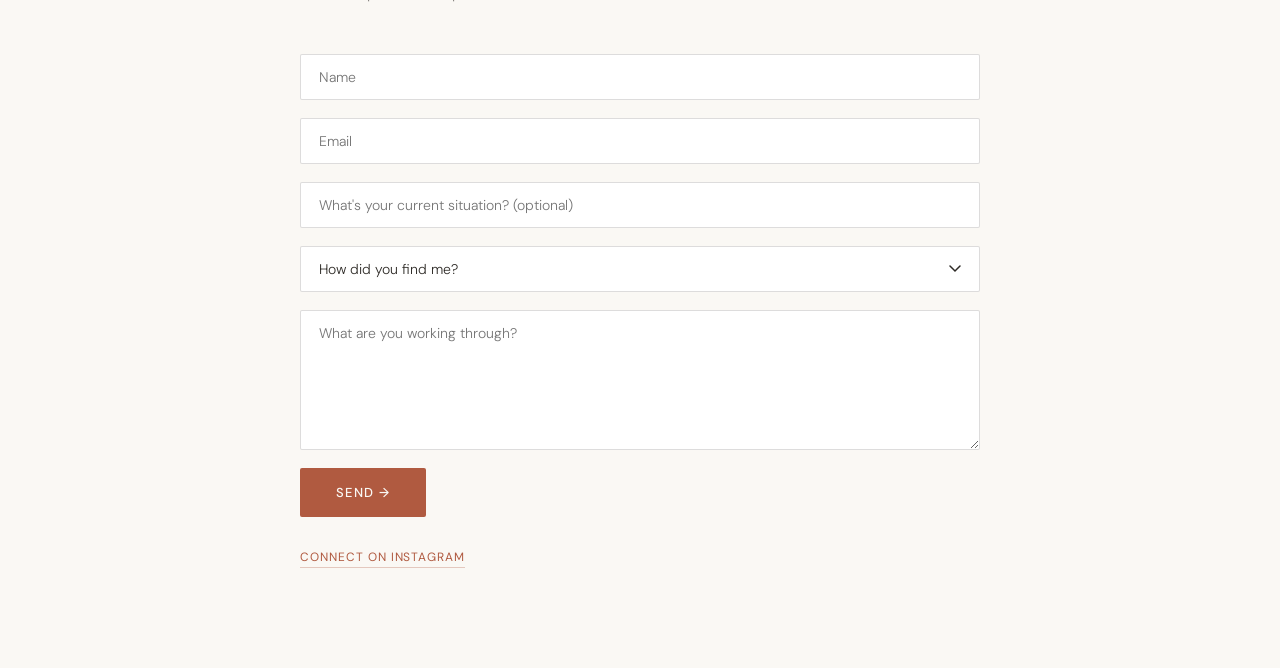
==== commit e0b804e2: "Update service cards with new offering structure - 1:1 Coaching: ongoing sessions with resource acce" ====
--- a/index.html
+++ b/index.html
@@ -215,22 +215,22 @@
       <div class="wid-item">
         <img class="tack" src="Images/Tack1.png" alt="">
         <div class="wid-item-title">1:1 Coaching</div>
-        <p class="wid-item-desc">A consistent relationship over weeks and months. Regular sessions, steady momentum, and a space that's entirely yours — to think, process, and grow into the next version of yourself.</p>
+        <p class="wid-item-desc">Ongoing sessions for as long as you need them. Work through what's in front of you at your own pace, with access to tools and resources to support you along the way.</p>
         <a href="#contact" class="wid-link">Get in Touch &rarr;</a>
       </div>
 
       <div class="wid-item">
         <img class="tack" src="Images/Tack2.png" alt="">
-        <div class="wid-item-title">A dedicated thinking space for wherever you are right now.</div>
-        <p class="wid-item-desc">Not everyone needs a long-term commitment to start. Whether you're in a moment of transition or just need a steady place to think, this is a space that meets you exactly where you are. No agenda but yours.</p>
-        <a href="#contact" class="wid-link">Book a Session &rarr;</a>
+        <div class="wid-item-title">Transition Package</div>
+        <p class="wid-item-desc">A focused engagement built around one specific transition. Includes a set number of 1:1 sessions plus a custom toolkit — resources, frameworks, and materials tailored to exactly where you are and where you're headed.</p>
+        <a href="#contact" class="wid-link">Get in Touch &rarr;</a>
       </div>
 
       <div class="wid-item">
         <img class="tack" src="Images/Tack3.svg" alt="">
-        <div class="wid-item-title">One intensive day. Something concrete to hold.</div>
-        <p class="wid-item-desc">Bring the thing you've been circling — the decision, the pivot, the question that won't quiet down. Half a day together. Full presence. You leave with clarity, not just conversation — and something to act on right away.</p>
-        <a href="#contact" class="wid-link">Schedule a Call &rarr;</a>
+        <div class="wid-item-title">Async Tools</div>
+        <p class="wid-item-desc">Standalone resources you can pick up as needed — exercises, guides, and frameworks to support your thinking on your own time. No sessions, no commitment, just the tools when you want them.</p>
+        <a href="#contact" class="wid-link">Get in Touch &rarr;</a>
       </div>
 
     </div>
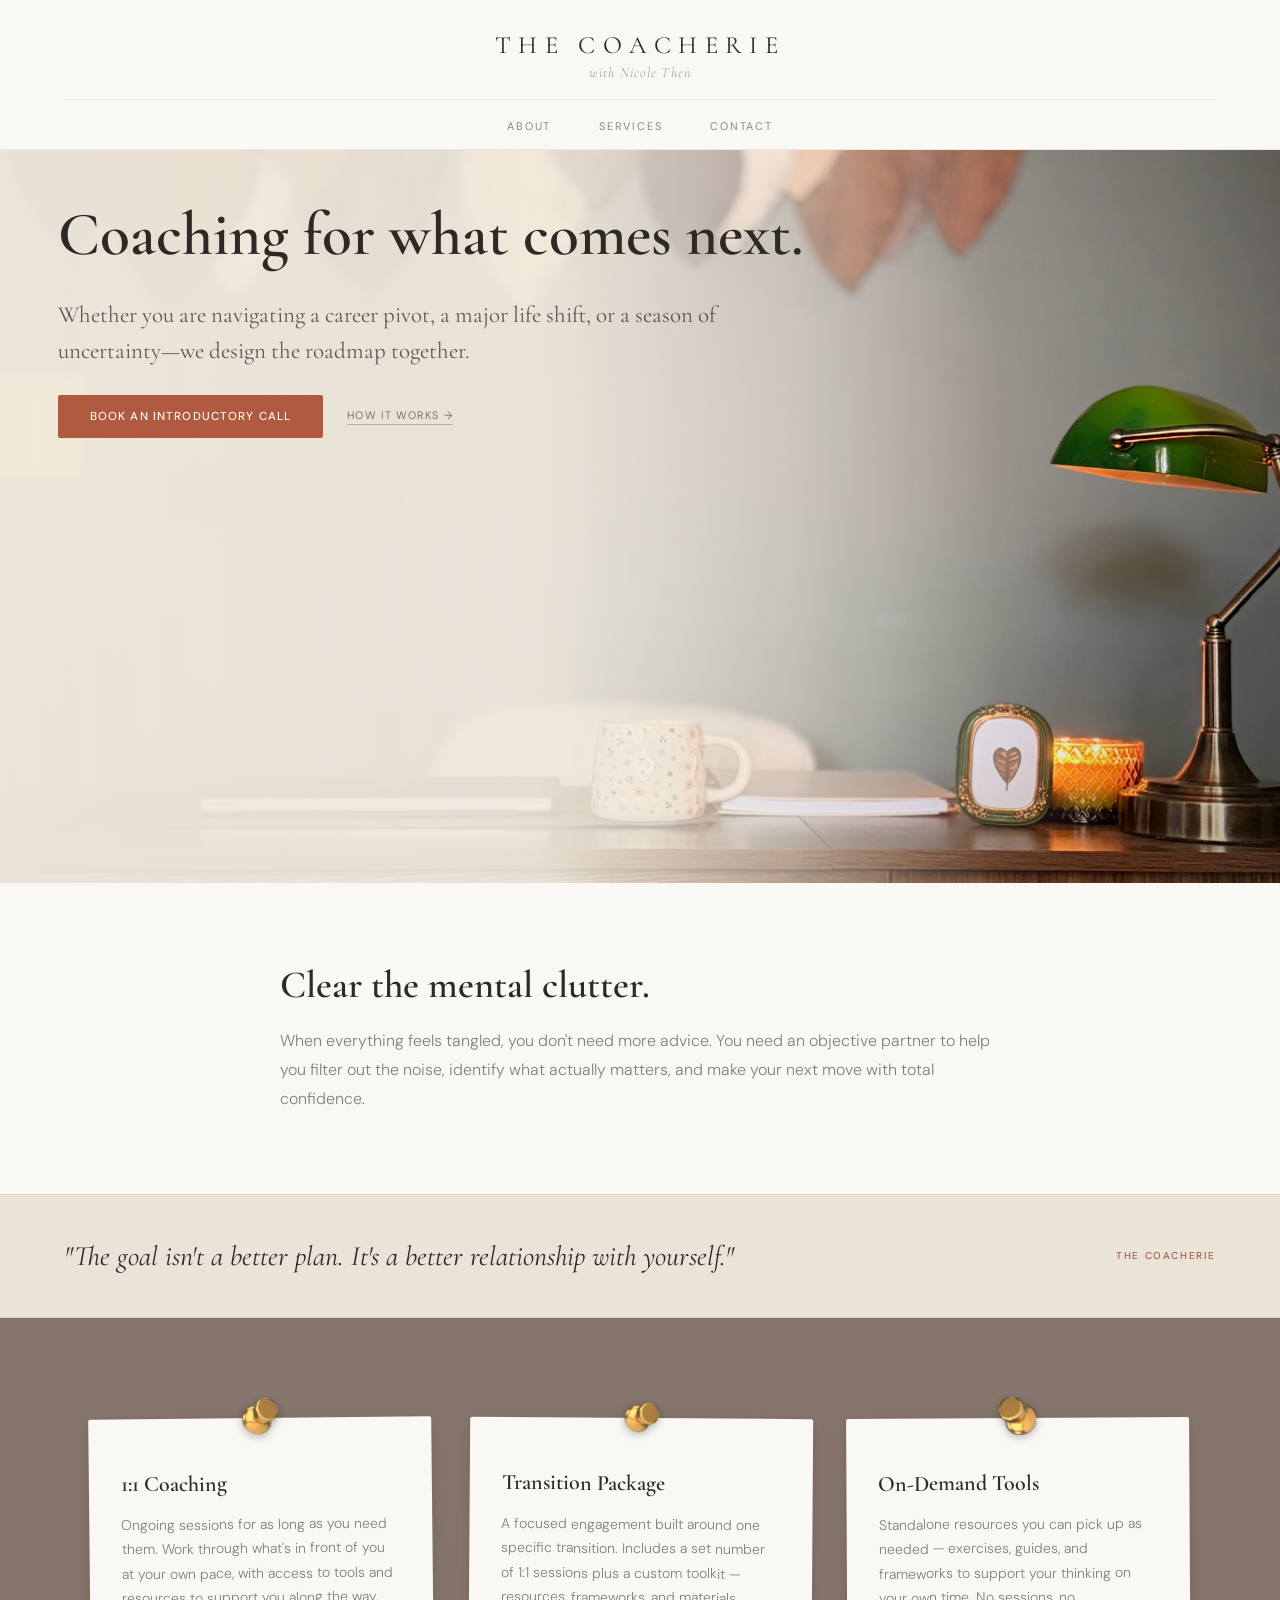
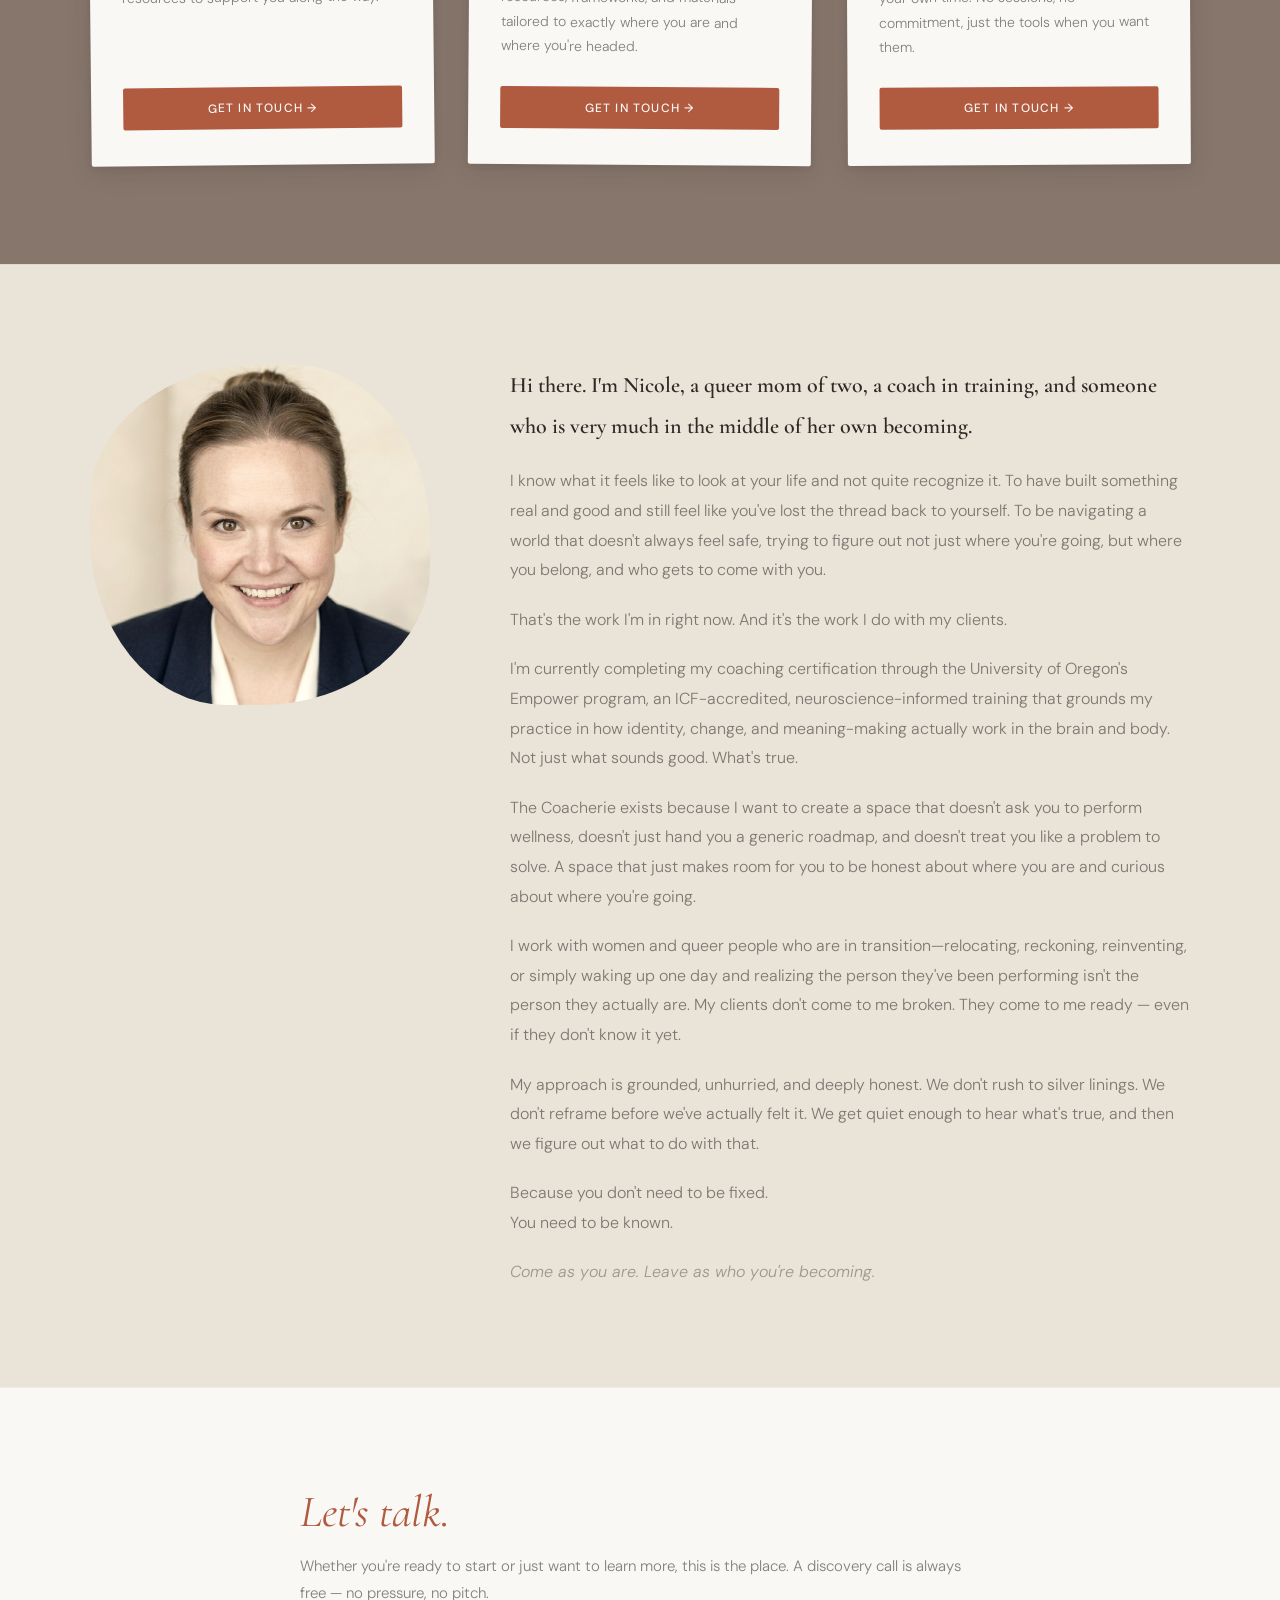
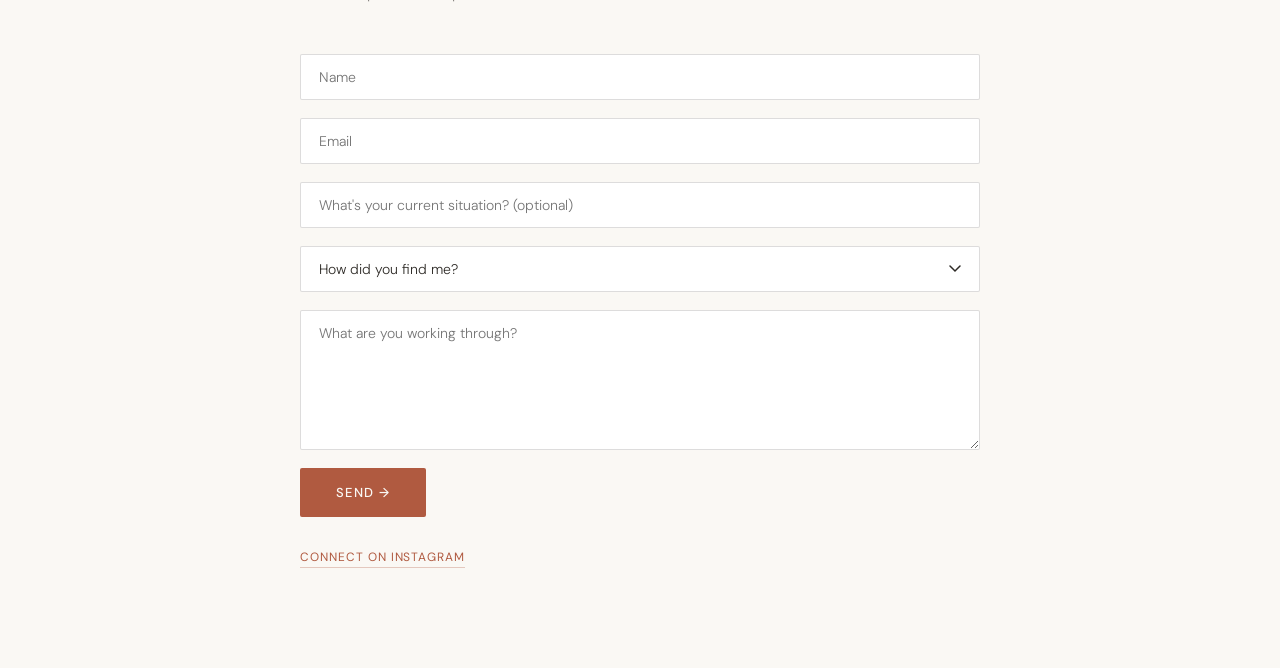
==== commit 988764a9: "Rename 'Async Tools' to 'On-Demand Tools'" ====
--- a/index.html
+++ b/index.html
@@ -228,7 +228,7 @@
 
       <div class="wid-item">
         <img class="tack" src="Images/Tack3.svg" alt="">
-        <div class="wid-item-title">Async Tools</div>
+        <div class="wid-item-title">On-Demand Tools</div>
         <p class="wid-item-desc">Standalone resources you can pick up as needed — exercises, guides, and frameworks to support your thinking on your own time. No sessions, no commitment, just the tools when you want them.</p>
         <a href="#contact" class="wid-link">Get in Touch &rarr;</a>
       </div>
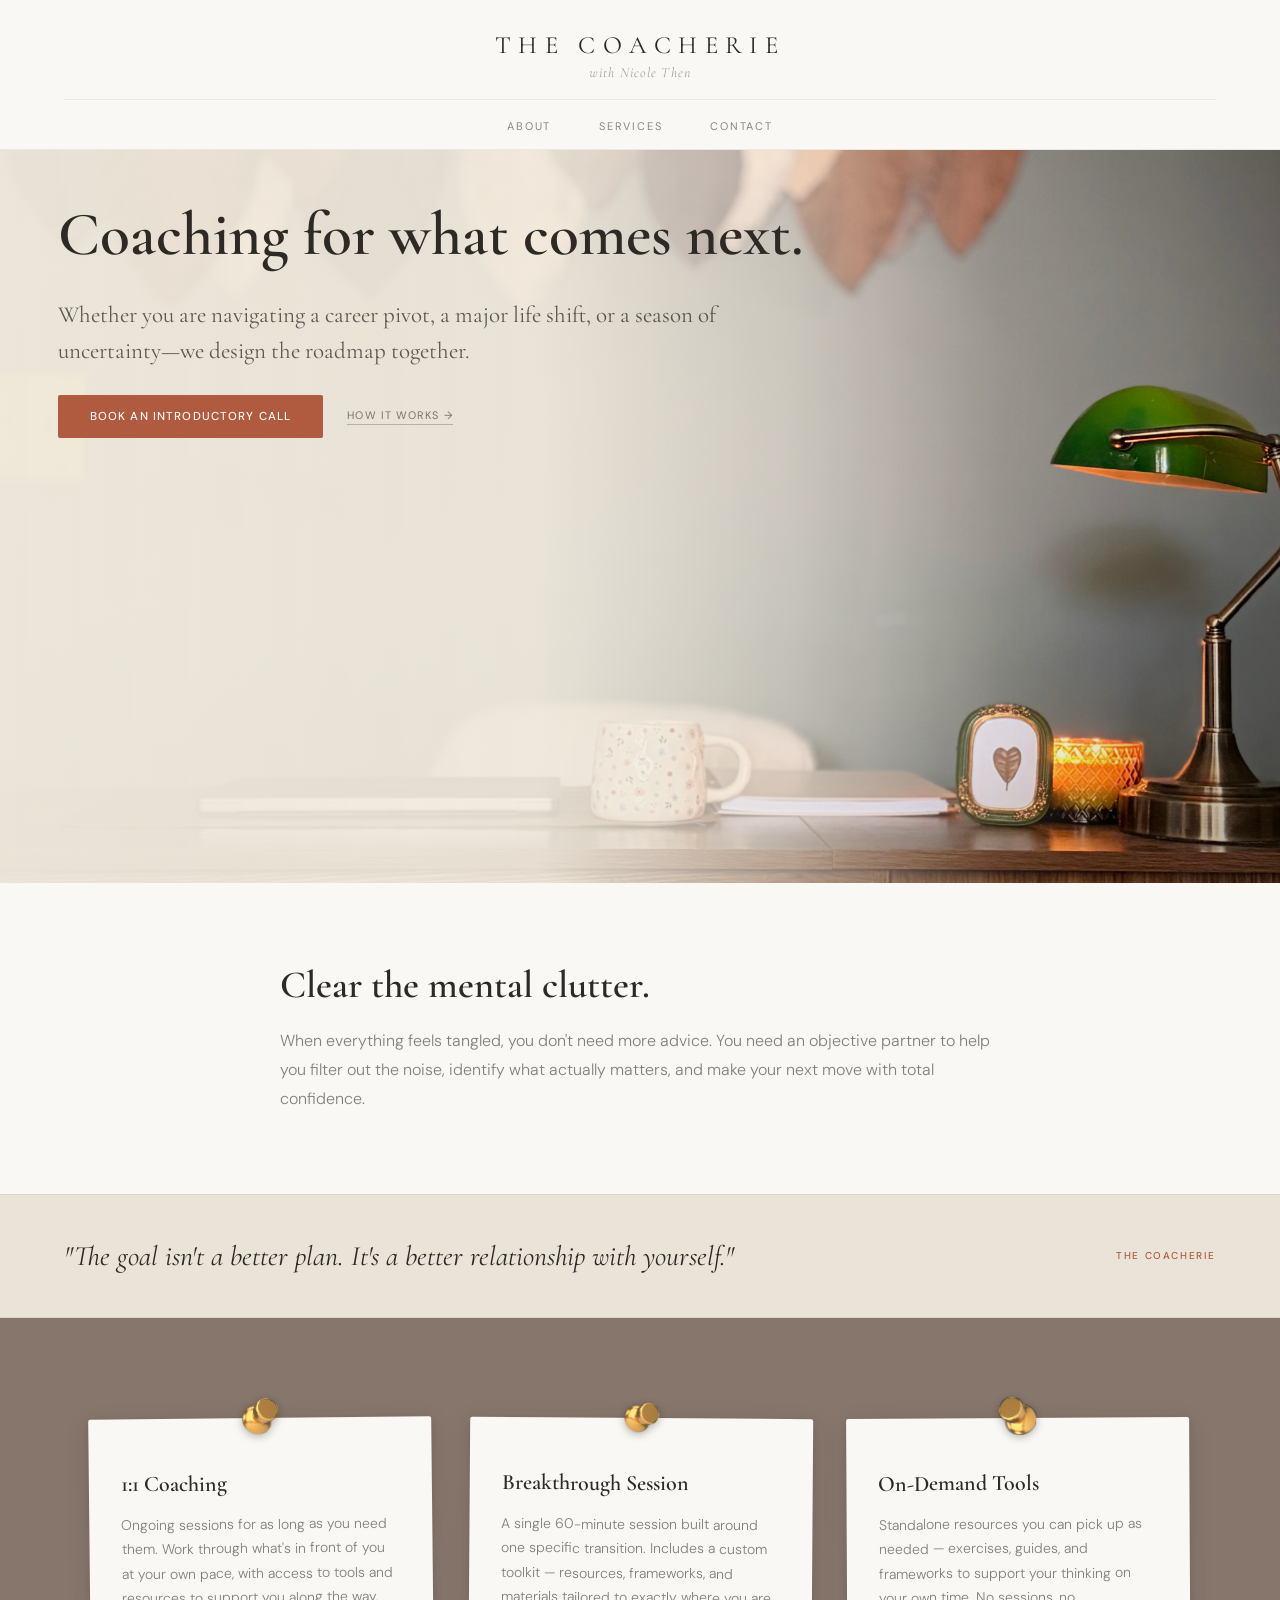
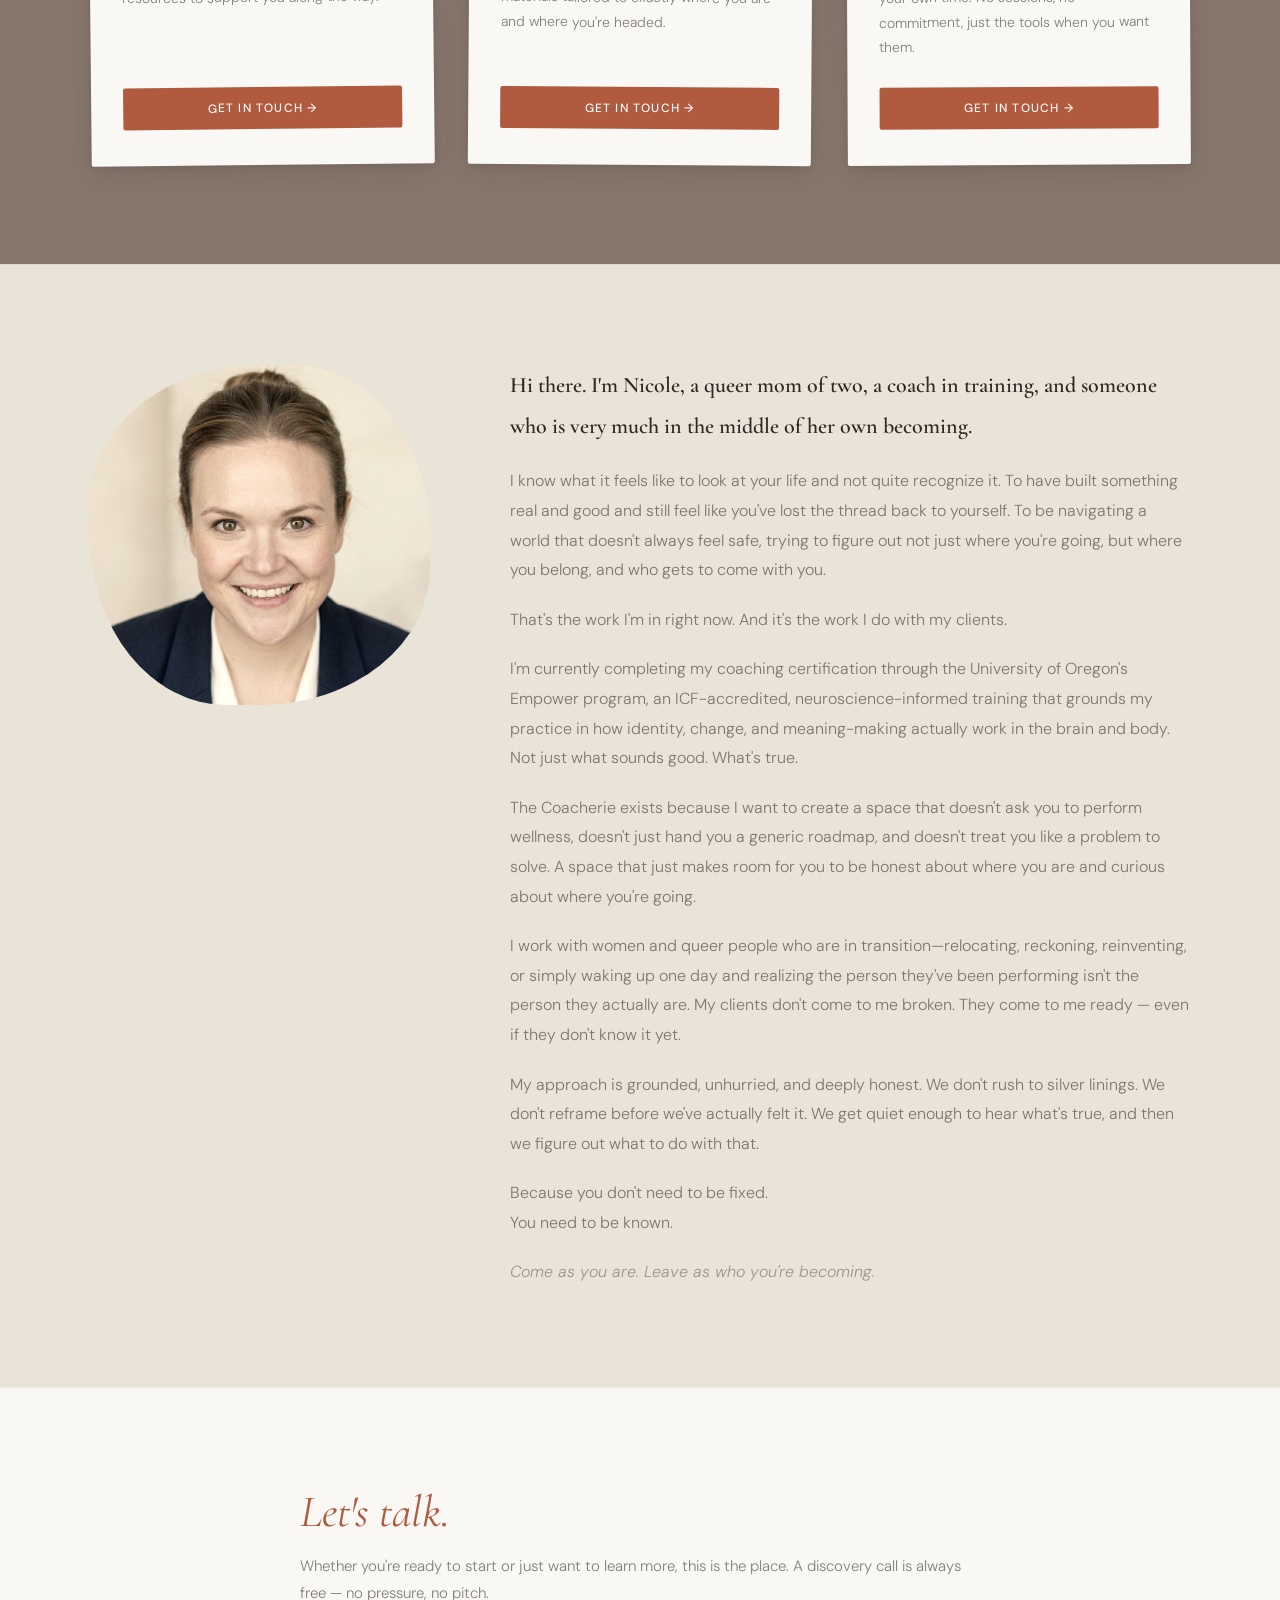
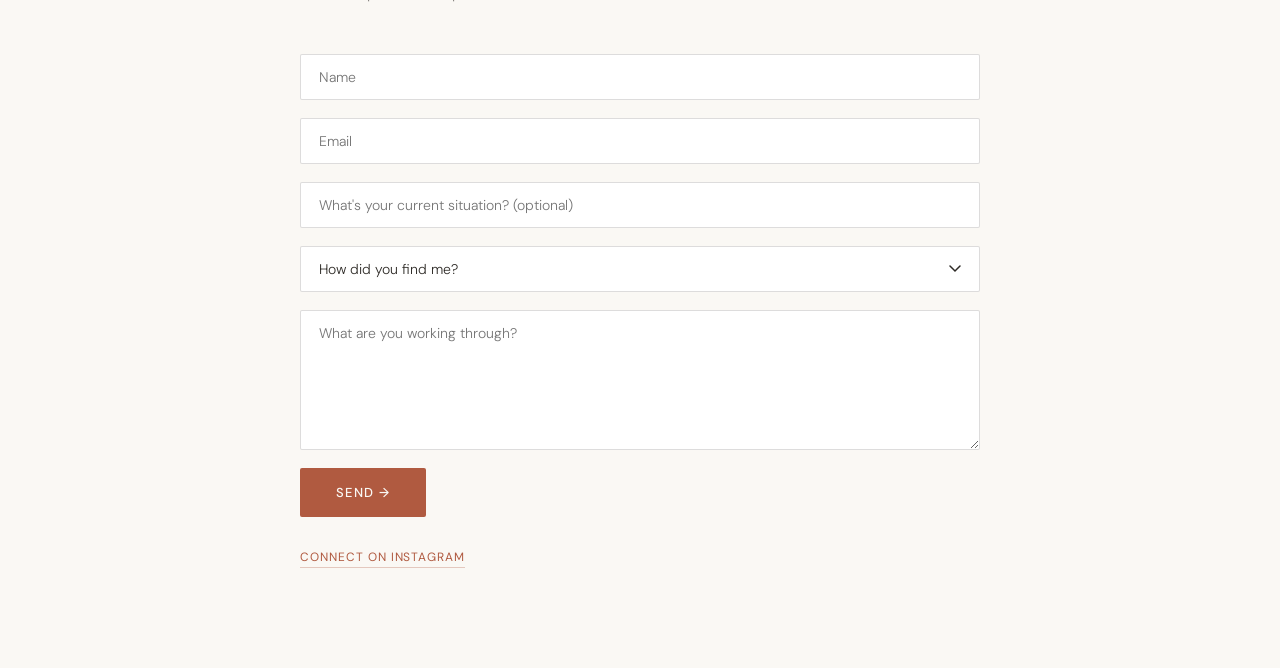
==== commit 7e3dfaca: "Update second service card to 60-minute Breakthrough Session" ====
--- a/index.html
+++ b/index.html
@@ -221,8 +221,8 @@
 
       <div class="wid-item">
         <img class="tack" src="Images/Tack2.png" alt="">
-        <div class="wid-item-title">Transition Package</div>
-        <p class="wid-item-desc">A focused engagement built around one specific transition. Includes a set number of 1:1 sessions plus a custom toolkit — resources, frameworks, and materials tailored to exactly where you are and where you're headed.</p>
+        <div class="wid-item-title">Breakthrough Session</div>
+        <p class="wid-item-desc">A single 60-minute session built around one specific transition. Includes a custom toolkit — resources, frameworks, and materials tailored to exactly where you are and where you're headed.</p>
         <a href="#contact" class="wid-link">Get in Touch &rarr;</a>
       </div>
 
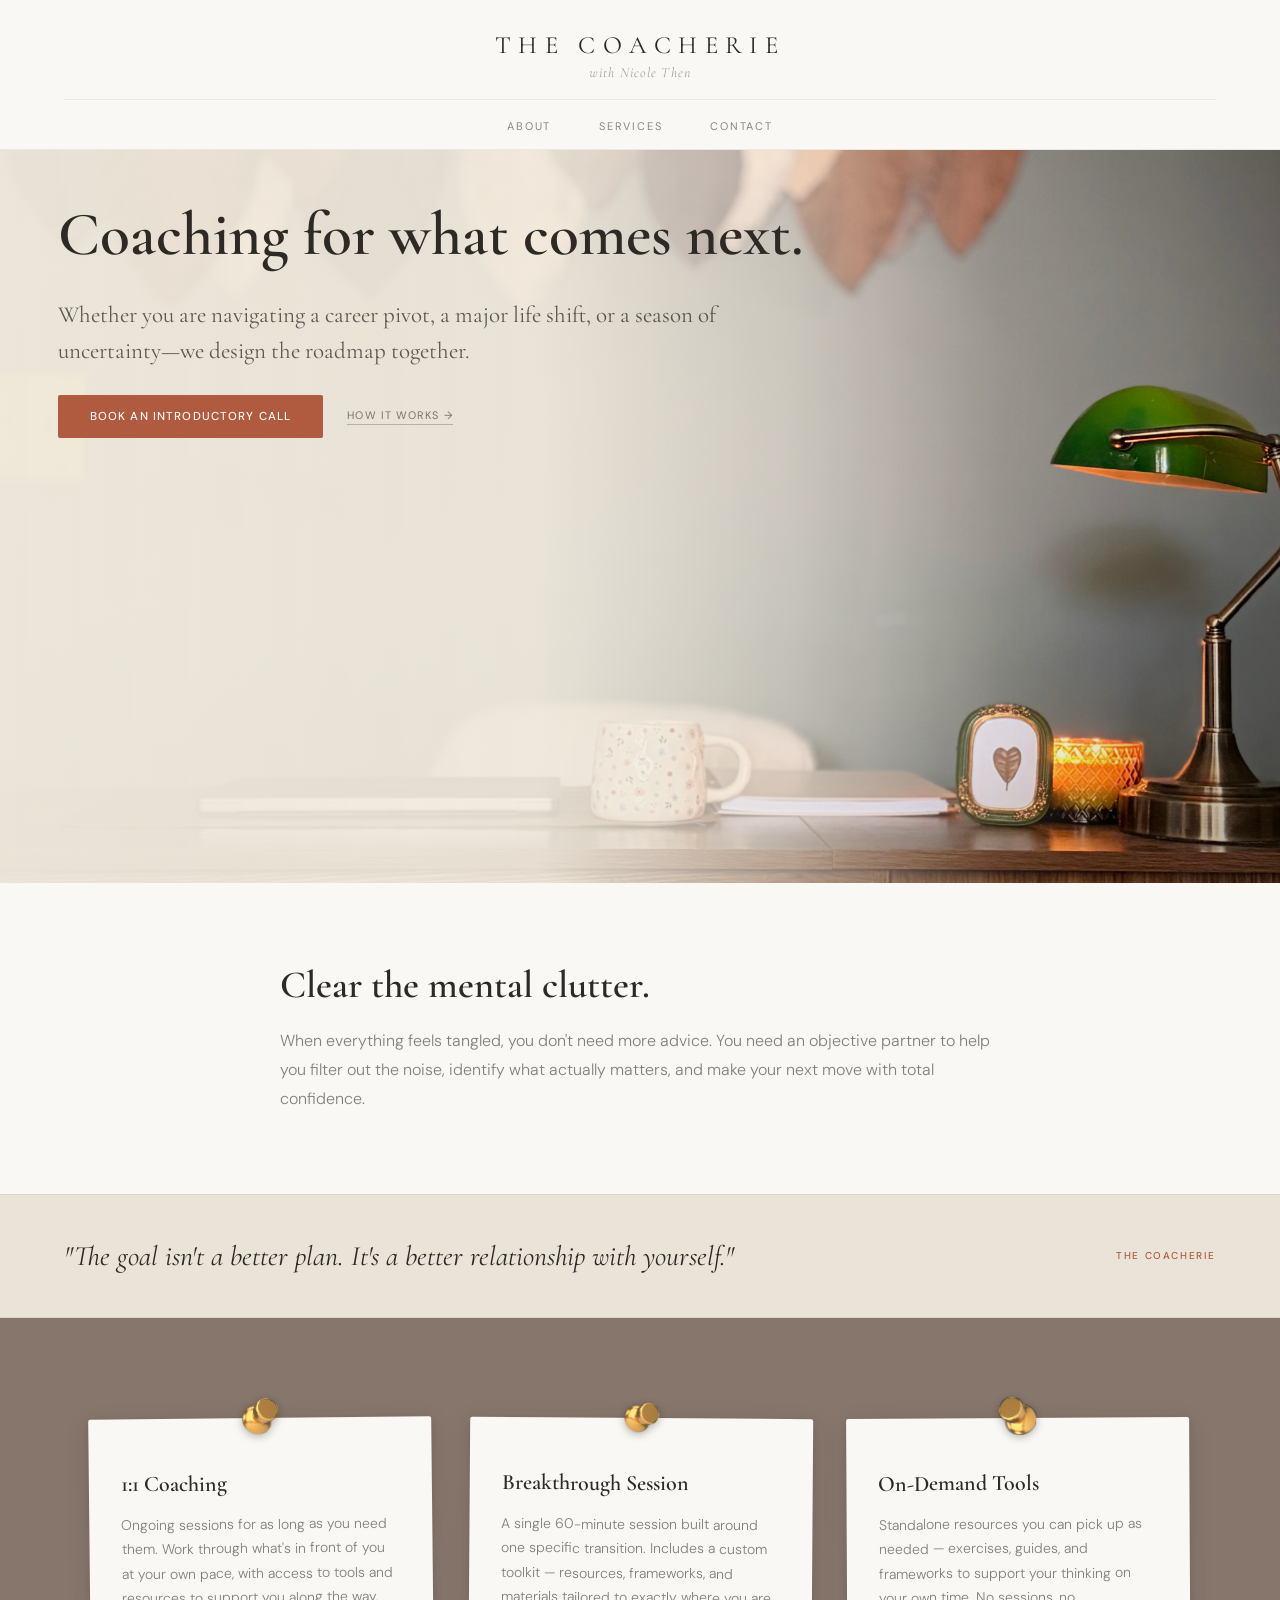
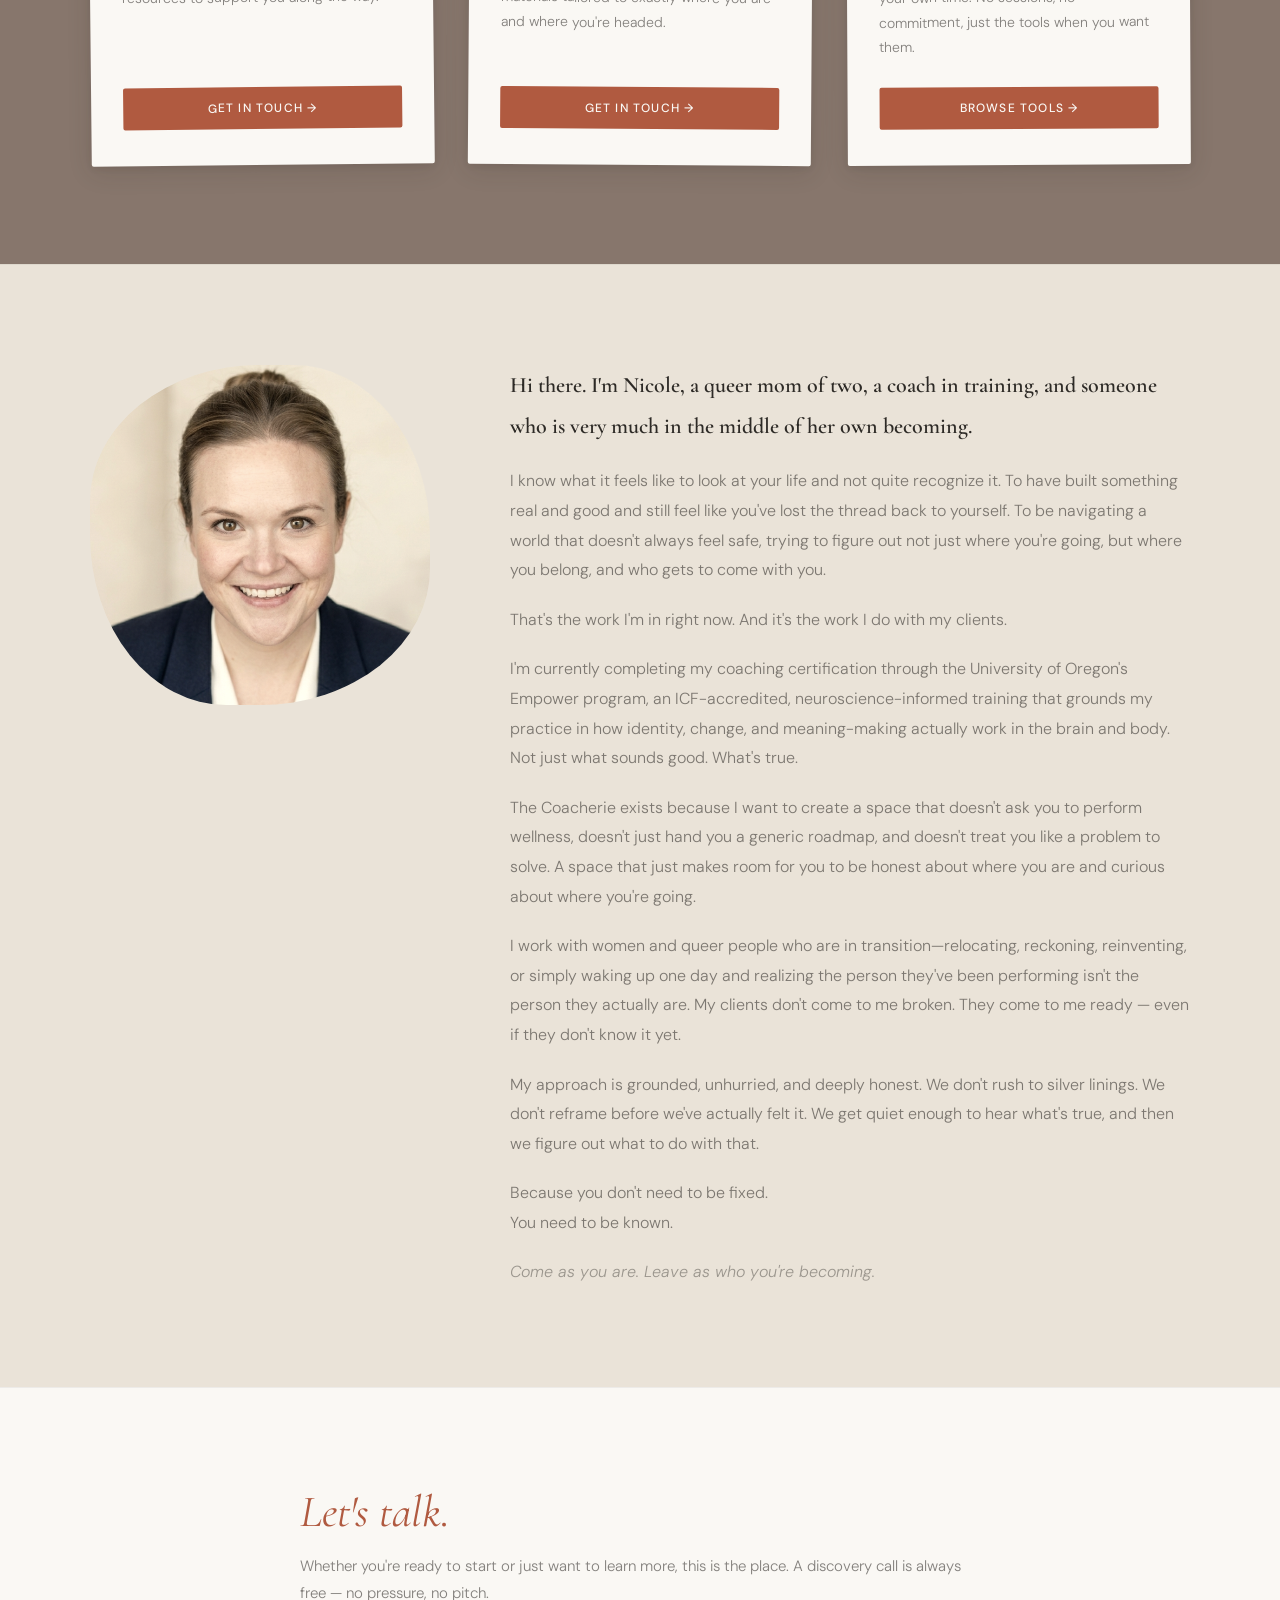
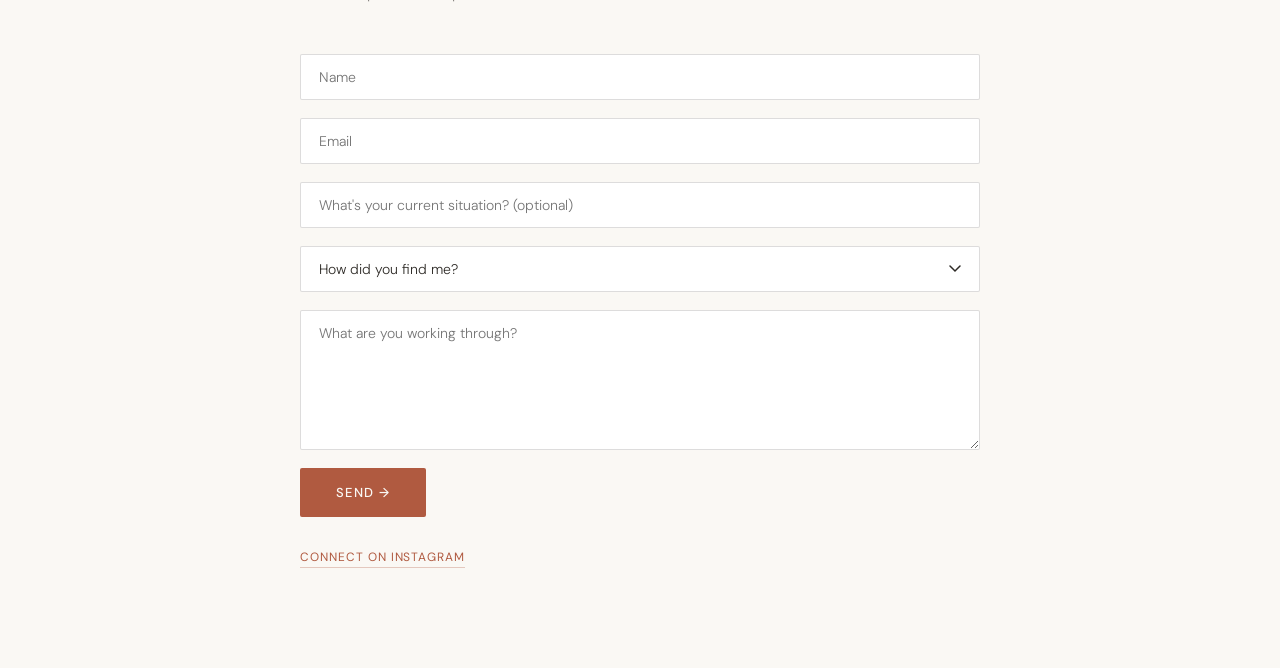
==== commit 5203a31d: "Add On-Demand Tools product page with Guided Reflection Journal - New products.html with consistent " ====
--- a/index.html
+++ b/index.html
@@ -230,7 +230,7 @@
         <img class="tack" src="Images/Tack3.svg" alt="">
         <div class="wid-item-title">On-Demand Tools</div>
         <p class="wid-item-desc">Standalone resources you can pick up as needed — exercises, guides, and frameworks to support your thinking on your own time. No sessions, no commitment, just the tools when you want them.</p>
-        <a href="#contact" class="wid-link">Get in Touch &rarr;</a>
+        <a href="products.html" class="wid-link">Browse Tools &rarr;</a>
       </div>
 
     </div>
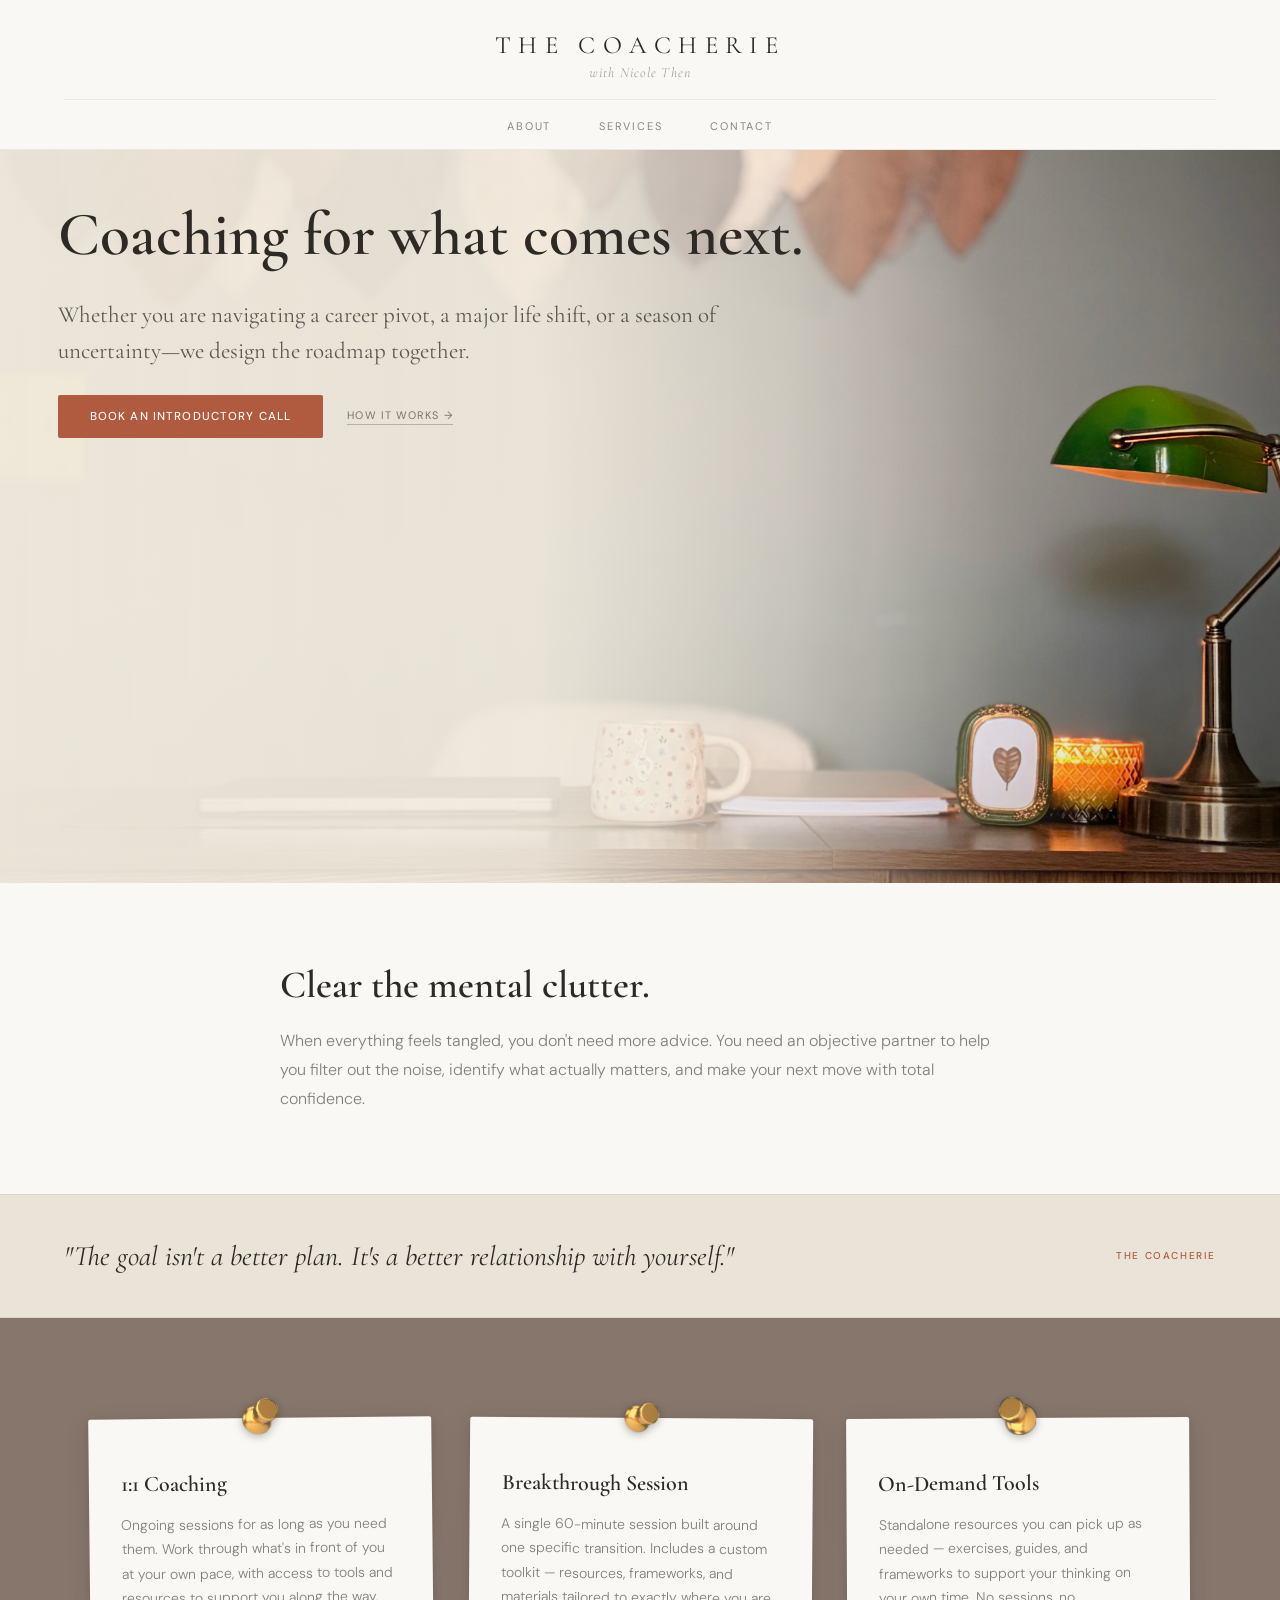
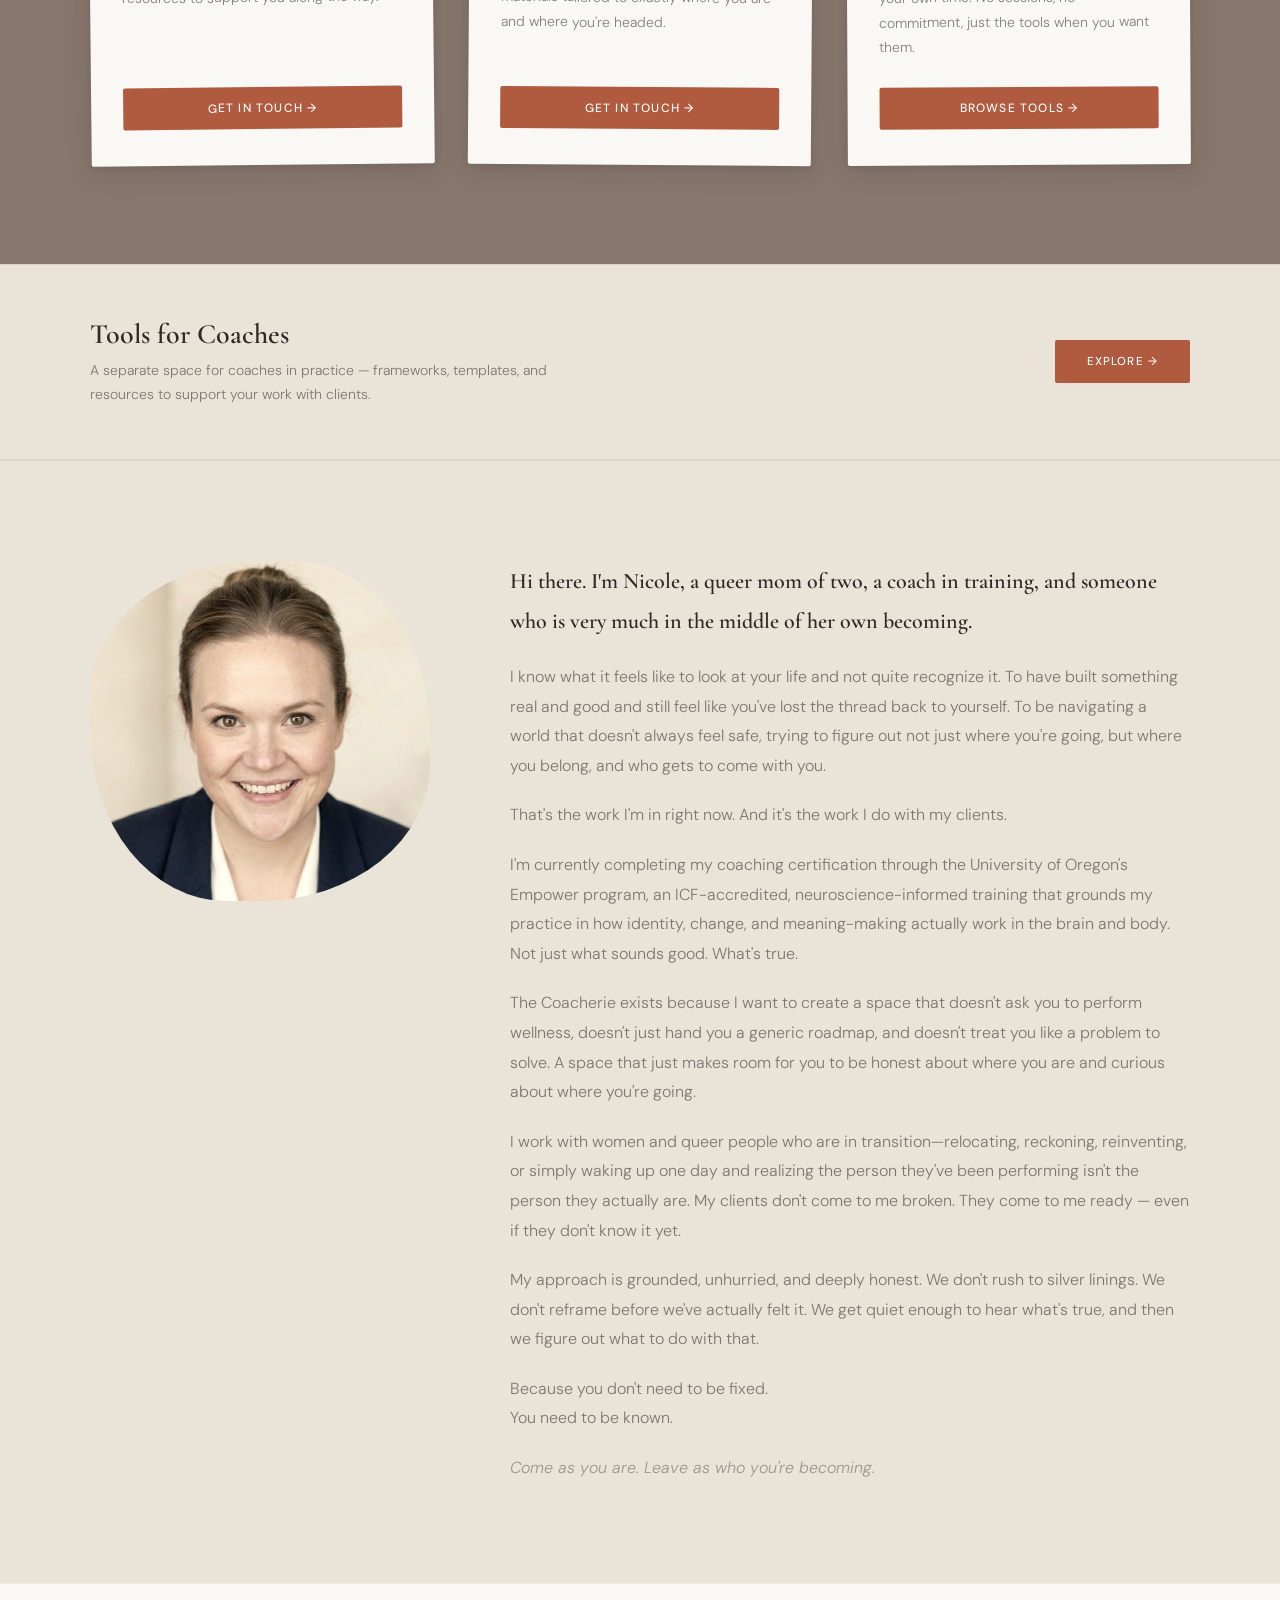
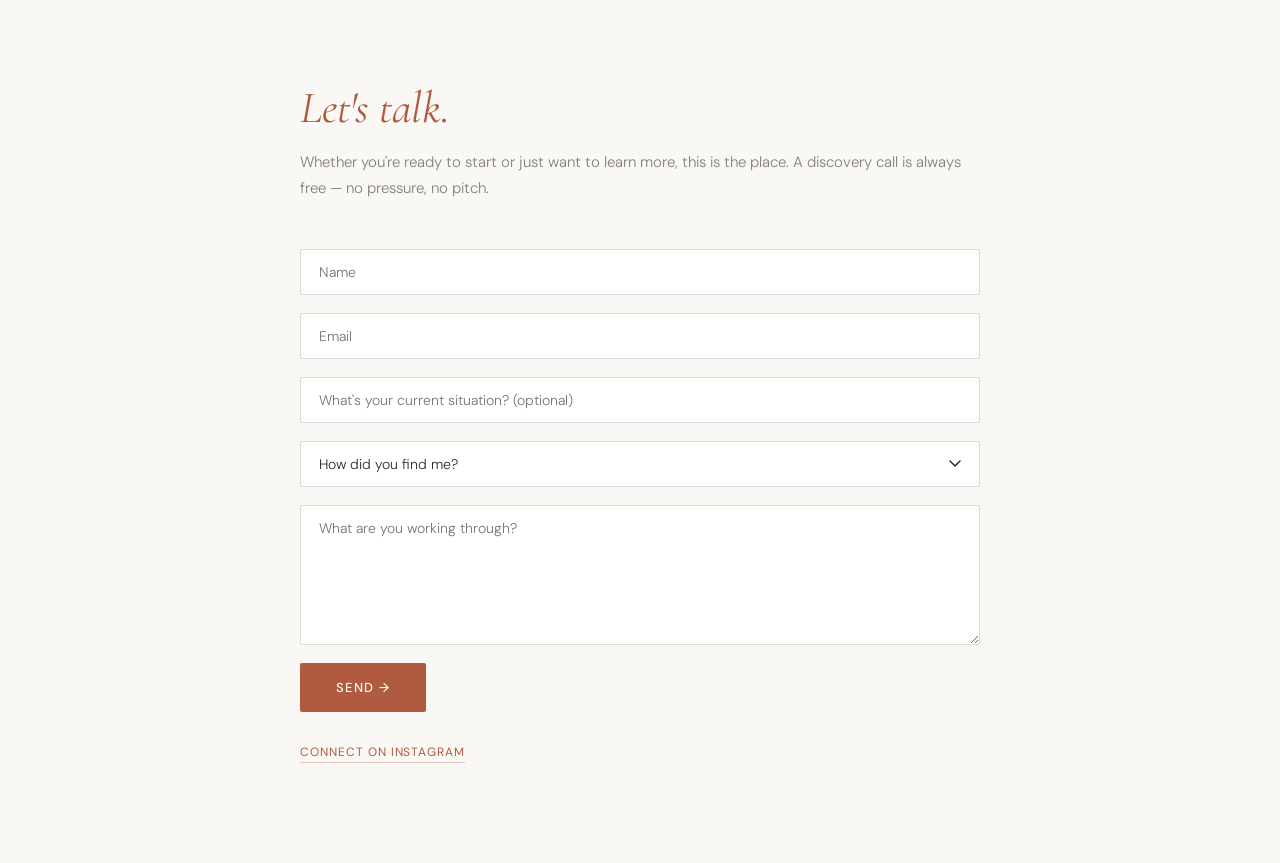
==== commit 57db2666: "Move Tools for Coaches to home page as standalone section - index.html: coaches entry banner between" ====
--- a/index.html
+++ b/index.html
@@ -115,6 +115,12 @@
   .wid-link { display: block; margin-top: 28px; background: var(--sienna); color: var(--white); font-family: 'DM Sans', sans-serif; font-size: 12px; font-weight: 500; letter-spacing: 0.1em; text-transform: uppercase; text-decoration: none; padding: 13px 24px; border-radius: 2px; text-align: center; transition: background 0.2s, transform 0.15s; }
   .wid-link:hover { background: #944830; transform: translateY(-1px); }
 
+  /* ── COACHES ENTRY ── */
+  .coaches-entry { background: var(--linen); border-top: 1px solid rgba(45,42,38,0.08); border-bottom: 1px solid rgba(45,42,38,0.08); padding: 52px 64px; }
+  .coaches-entry-inner { max-width: 1100px; margin: 0 auto; display: flex; align-items: center; justify-content: space-between; gap: 40px; }
+  .coaches-entry-text h2 { font-family: 'Cormorant Garamond', serif; font-size: clamp(20px, 2.2vw, 28px); font-weight: 600; color: var(--charcoal); margin-bottom: 8px; }
+  .coaches-entry-text p { font-size: 14px; font-weight: 300; color: var(--text-mid); line-height: 1.7; max-width: 480px; }
+
   /* ── ABOUT ── */
   .about-section { background: var(--linen); padding: 100px 64px; border-top: 1px solid rgba(45,42,38,0.06); }
   .about-inner { max-width: 1100px; margin: 0 auto; display: grid; grid-template-columns: 340px 1fr; gap: 80px; align-items: start; }
@@ -155,6 +161,8 @@
     .quote-strip { padding: 32px 28px; flex-direction: column; align-items: flex-start; gap: 16px; }
     .what-i-do { padding: 60px 28px; }
     .what-i-do-grid { grid-template-columns: 1fr; gap: 44px; }
+    .coaches-entry { padding: 40px 28px; }
+    .coaches-entry-inner { flex-direction: column; align-items: flex-start; gap: 24px; }
     .about-section { padding: 60px 28px; }
     .about-inner { grid-template-columns: 1fr; gap: 40px; }
     .about-img { max-width: 280px; border-radius: 50%; }
@@ -234,6 +242,17 @@
       </div>
 
     </div>
+  </div>
+</section>
+
+<!-- ═══════════ COACHES ENTRY ═══════════ -->
+<section class="coaches-entry">
+  <div class="coaches-entry-inner">
+    <div class="coaches-entry-text">
+      <h2>Tools for Coaches</h2>
+      <p>A separate space for coaches in practice — frameworks, templates, and resources to support your work with clients.</p>
+    </div>
+    <a href="coaches.html" class="btn-primary">Explore &rarr;</a>
   </div>
 </section>
 
